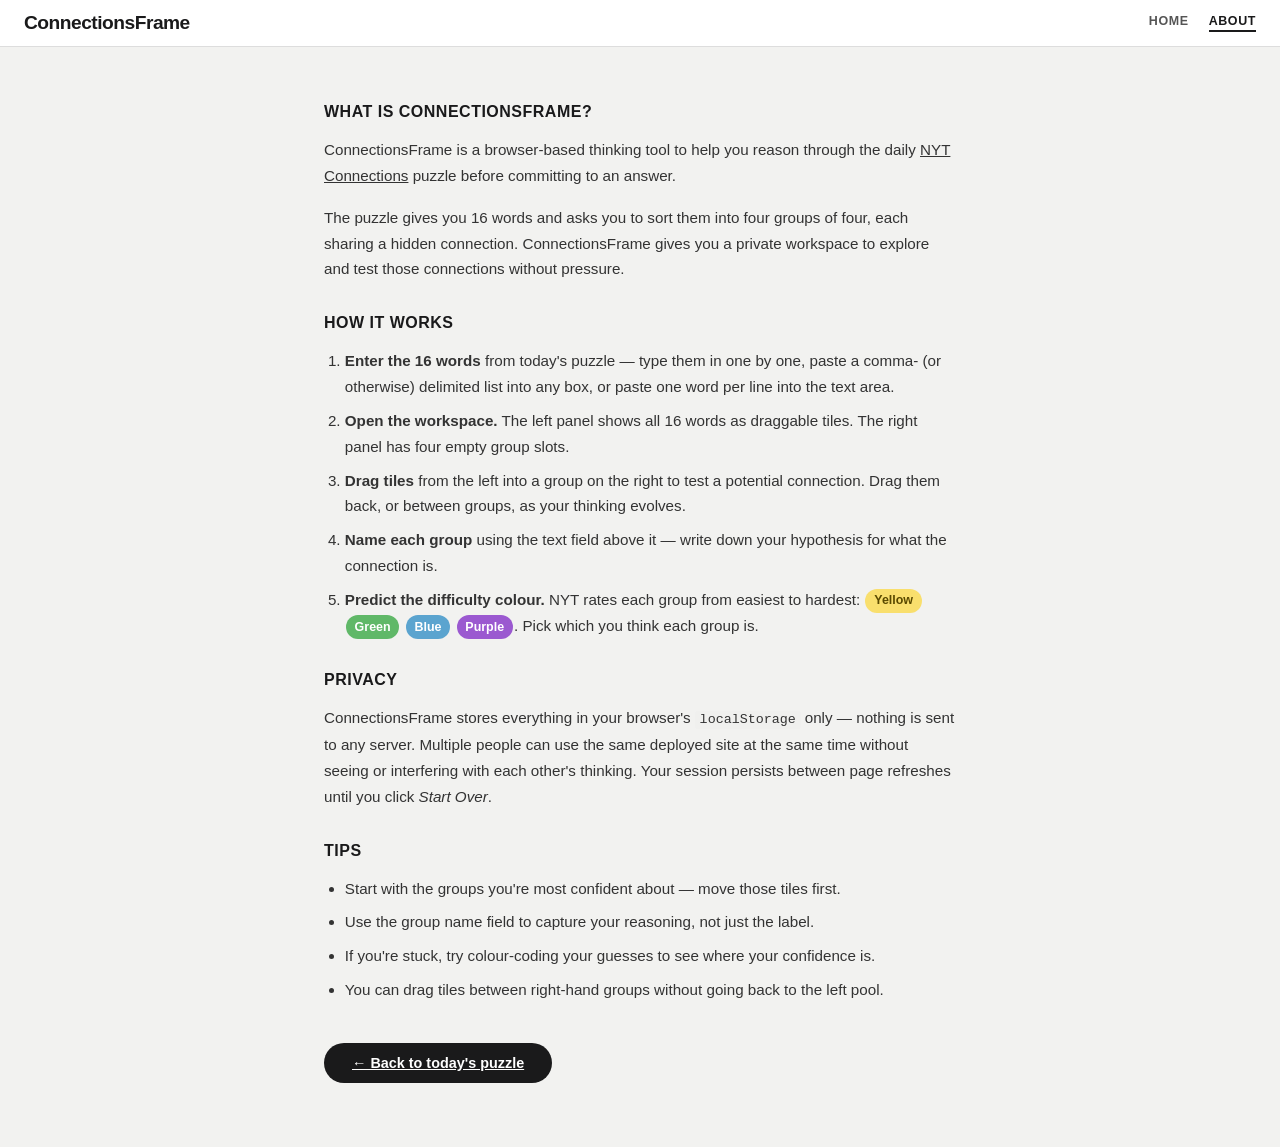
==== about/index.html @ a84186ca "First version of site" ====
<!doctype html>
<html lang="en">
  <head>
    <meta charset="utf-8" />
    <meta name="viewport" content="width=device-width, initial-scale=1" />
    <title>About — ConnectionsFrame</title>
    <link rel="stylesheet" href="/assets/css/styles.css" />
  </head>
  <body>

    <header class="site-header site-header--workspace">
      <h1><a href="/" style="text-decoration:none;color:inherit">ConnectionsFrame</a></h1>
      <nav class="site-nav">
        <a href="/" class="nav-link">Home</a>
        <a href="/about/" class="nav-link active">About</a>
      </nav>
    </header>

    <main class="about-main">
      <div class="about-content">

        <h2 class="about-heading">What is ConnectionsFrame?</h2>
        <p>
          ConnectionsFrame is a browser-based thinking tool to help you reason through the daily
          <a href="https://www.nytimes.com/games/connections" target="_blank" rel="noopener">NYT Connections</a>
          puzzle before committing to an answer.
        </p>
        <p>
          The puzzle gives you 16 words and asks you to sort them into four groups of four,
          each sharing a hidden connection. ConnectionsFrame gives you a private workspace
          to explore and test those connections without pressure.
        </p>

        <h2 class="about-heading">How it works</h2>
        <ol class="about-steps">
          <li>
            <strong>Enter the 16 words</strong> from today's puzzle — type them in one by one,
            paste a comma- (or otherwise) delimited list into any box, or paste one word per line
            into the text area.
          </li>
          <li>
            <strong>Open the workspace.</strong> The left panel shows all 16 words as draggable tiles.
            The right panel has four empty group slots.
          </li>
          <li>
            <strong>Drag tiles</strong> from the left into a group on the right to test a potential connection.
            Drag them back, or between groups, as your thinking evolves.
          </li>
          <li>
            <strong>Name each group</strong> using the text field above it — write down your hypothesis
            for what the connection is.
          </li>
          <li>
            <strong>Predict the difficulty colour.</strong> NYT rates each group from easiest to hardest:
            <span class="chip yellow">Yellow</span>
            <span class="chip green">Green</span>
            <span class="chip blue">Blue</span>
            <span class="chip purple">Purple</span>.
            Pick which you think each group is.
          </li>
        </ol>

        <h2 class="about-heading">Privacy</h2>
        <p>
          ConnectionsFrame stores everything in your browser's <code>localStorage</code> only —
          nothing is sent to any server. Multiple people can use the same deployed site at the
          same time without seeing or interfering with each other's thinking.
          Your session persists between page refreshes until you click <em>Start Over</em>.
        </p>

        <h2 class="about-heading">Tips</h2>
        <ul class="about-tips">
          <li>Start with the groups you're most confident about — move those tiles first.</li>
          <li>Use the group name field to capture your reasoning, not just the label.</li>
          <li>If you're stuck, try colour-coding your guesses to see where your confidence is.</li>
          <li>You can drag tiles between right-hand groups without going back to the left pool.</li>
        </ul>

        <div class="about-cta">
          <a href="/" class="cta-btn">← Back to today's puzzle</a>
        </div>

      </div>
    </main>

  </body>
</html>
---- assets/css/styles.css ----
/* ── Reset ── */
*, *::before, *::after { box-sizing: border-box; margin: 0; padding: 0; }

/* ── Base ── */
body {
  font-family: 'Helvetica Neue', Arial, sans-serif;
  background: #f2f2f0;
  color: #1a1a1b;
  min-height: 100vh;
}

a { color: inherit; }

/* ── Header ── */
.site-header {
  background: #fff;
  border-bottom: 1px solid #ddd;
  padding: 1rem 1.5rem 0.6rem;
  display: flex;
  align-items: center;
  justify-content: center;
  flex-direction: column;
  gap: 0.15rem;
  text-align: center;
  position: relative;
}

.site-header h1 {
  font-size: 1.7rem;
  font-weight: 900;
  letter-spacing: -0.5px;
}

.site-header > p {
  font-size: 0.82rem;
  color: #777;
}

.site-nav {
  margin-top: 0.5rem;
  display: flex;
  gap: 1.25rem;
}

.nav-link {
  font-size: 0.78rem;
  font-weight: 700;
  text-transform: uppercase;
  letter-spacing: 0.6px;
  color: #555;
  text-decoration: none;
  padding-bottom: 2px;
  border-bottom: 2px solid transparent;
  transition: color 0.15s, border-color 0.15s;
}

.nav-link:hover,
.nav-link.active { color: #1a1a1b; border-bottom-color: #1a1a1b; }

.site-header--workspace {
  flex-direction: row;
  justify-content: space-between;
  padding: 0.75rem 1.5rem;
  text-align: left;
}

.site-header--workspace h1 { font-size: 1.2rem; }
.site-header--workspace .site-nav { margin-top: 0; }

/* ── Screens ── */
.screen { display: flex; flex-direction: column; min-height: 100vh; }

/* ── Entry screen ── */
.entry-main {
  flex: 1;
  display: flex;
  flex-direction: column;
  align-items: center;
  justify-content: center;
  padding: 2rem 1rem;
  gap: 1rem;
}

/* ── Entry card (wraps grid + bulk entry) ── */
.entry-card {
  width: 100%;
  max-width: 520px;
  background: #fff;
  border: 1px solid #ddd;
  border-radius: 12px;
  padding: 1.5rem;
  display: flex;
  flex-direction: column;
  gap: 1rem;
}

.entry-card-title {
  font-size: 0.78rem;
  font-weight: 700;
  text-transform: uppercase;
  letter-spacing: 0.6px;
  color: #888;
  text-align: center;
}

/* ── Word grid ── */
.word-grid {
  display: grid;
  grid-template-columns: repeat(4, 1fr);
  gap: 0.4rem;
  width: 100%;
}

.word-input {
  /* min-width:0 is critical — prevents inputs overflowing grid columns */
  min-width: 0;
  width: 100%;
  padding: 0.65rem 0.25rem;
  border: 2px solid #e0e0e0;
  border-radius: 6px;
  font-family: inherit;
  font-size: 0.78rem;
  font-weight: 700;
  text-align: center;
  text-transform: uppercase;
  letter-spacing: 0.3px;
  transition: border-color 0.15s, background 0.15s;
  background: #fff;
}

.word-input::placeholder { color: #ccc; font-weight: 500; text-transform: none; letter-spacing: 0; }
.word-input:focus { outline: none; border-color: #1a1a1b; }
.word-input.filled { background: #f0f0ee; border-color: #ccc; }

/* ── OR divider ── */
.or-divider {
  display: flex;
  align-items: center;
  gap: 0.75rem;
  color: #ccc;
  font-size: 0.72rem;
  font-weight: 700;
  letter-spacing: 1px;
}

.or-divider::before,
.or-divider::after { content: ''; flex: 1; height: 1px; background: #ebebeb; }

/* ── Bulk entry ── */
.bulk-label {
  font-size: 0.78rem;
  font-weight: 700;
  text-transform: uppercase;
  letter-spacing: 0.5px;
  color: #888;
}

.bulk-wrap { position: relative; }

.bulk-input {
  width: 100%;
  padding: 0.6rem 0.75rem 1.6rem;
  border: 2px solid #e0e0e0;
  border-radius: 6px;
  font-family: inherit;
  font-size: 0.84rem;
  line-height: 1.6;
  resize: vertical;
  transition: border-color 0.15s;
}

.bulk-input:focus { outline: none; border-color: #1a1a1b; }

.bulk-count {
  position: absolute;
  bottom: 0.45rem;
  right: 0.6rem;
  font-size: 0.7rem;
  font-weight: 700;
  color: #ccc;
  pointer-events: none;
}

.bulk-count.complete { color: #60b868; }

/* ── Instructions ── */
.instructions {
  width: 100%;
  max-width: 520px;
  border: 1px solid #ddd;
  border-radius: 10px;
  background: #fff;
  overflow: hidden;
}

.instructions summary {
  padding: 0.65rem 1rem;
  font-size: 0.78rem;
  font-weight: 700;
  text-transform: uppercase;
  letter-spacing: 0.6px;
  cursor: pointer;
  color: #777;
  list-style: none;
  display: flex;
  align-items: center;
  gap: 0.5rem;
  user-select: none;
}

.instructions summary::-webkit-details-marker { display: none; }

.instructions summary::before {
  content: '▶';
  font-size: 0.55rem;
  transition: transform 0.15s;
  display: inline-block;
  color: #aaa;
}

.instructions[open] summary::before { transform: rotate(90deg); }

.instructions-body {
  padding: 0.75rem 1rem 1rem;
  border-top: 1px solid #eee;
  font-size: 0.83rem;
  line-height: 1.65;
  color: #444;
}

.instructions-body ol { padding-left: 1.25rem; }
.instructions-body li { margin-bottom: 0.35rem; }

/* ── Buttons ── */
button { font-family: inherit; cursor: pointer; }

#start-btn {
  background: #1a1a1b;
  color: #fff;
  border: none;
  padding: 0.8rem 2.5rem;
  border-radius: 30px;
  font-size: 1rem;
  font-weight: 700;
  transition: background 0.15s, opacity 0.15s;
}

#start-btn:disabled { opacity: 0.3; cursor: not-allowed; }
#start-btn:not(:disabled):hover { background: #3a3a3b; }

#reset-btn {
  background: none;
  border: 2px solid #1a1a1b;
  border-radius: 20px;
  padding: 0.35rem 0.9rem;
  font-size: 0.8rem;
  font-weight: 700;
  transition: background 0.15s;
}

#reset-btn:hover { background: #f0f0ee; }

/* ── Workspace ── */
.workspace {
  flex: 1;
  display: flex;
  gap: 1.25rem;
  padding: 1.25rem;
  max-width: 1200px;
  width: 100%;
  margin: 0 auto;
  align-items: flex-start;
}

/* ── Panels ── */
.panel {
  background: #fff;
  border: 1px solid #ddd;
  border-radius: 10px;
  padding: 1rem;
}

.left-panel  { flex: 1; }
.right-panel { flex: 1.4; }

.panel-title {
  font-size: 0.72rem;
  text-transform: uppercase;
  letter-spacing: 1px;
  color: #999;
  font-weight: 700;
  margin-bottom: 0.9rem;
}

/* ── Tile grid ── */
.tile-grid {
  display: grid;
  grid-template-columns: repeat(4, 1fr);
  gap: 0.45rem;
  min-height: 52px;
}

/* ── Tiles ── */
.tile {
  background: #1a1a1b;
  color: #fff;
  padding: 0.7rem 0.3rem;
  border-radius: 6px;
  text-align: center;
  font-size: 0.72rem;
  font-weight: 800;
  text-transform: uppercase;
  letter-spacing: 0.3px;
  cursor: grab;
  user-select: none;
  word-break: break-word;
  transition: background 0.1s, opacity 0.15s, transform 0.1s;
  line-height: 1.2;
}

.tile:hover  { background: #3a3a3b; }
.tile:active { cursor: grabbing; transform: scale(0.97); }
.tile.dragging { opacity: 0.35; }

/* Subtle ring on hover to hint double-click is available */
.tile--in-group:hover { box-shadow: inset 0 0 0 2px rgba(255,255,255,0.25); }

/* ── Drop zones ── */
.drop-zone {
  border-radius: 6px;
  transition: background 0.12s, outline 0.12s;
}

.drop-zone.drag-over {
  background: #e4f2fd;
  outline: 2px dashed #5ba4cf;
}

/* ── Groups ── */
#groups-container { display: flex; flex-direction: column; gap: 0.85rem; }

.group {
  border: 1px solid #e0e0e0;
  border-radius: 8px;
  padding: 0.7rem 0.75rem;
  border-left-width: 5px;
  border-left-color: #e0e0e0;
  transition: border-left-color 0.2s;
}

.group[data-color="yellow"] { border-left-color: #f9df6d; }
.group[data-color="green"]  { border-left-color: #60b868; }
.group[data-color="blue"]   { border-left-color: #5ba4cf; }
.group[data-color="purple"] { border-left-color: #9b59d0; }

.group-header {
  display: flex;
  align-items: center;
  gap: 0.5rem;
  margin-bottom: 0.6rem;
}

.group-name {
  flex: 1;
  padding: 0.35rem 0.55rem;
  border: 1px solid #ddd;
  border-radius: 5px;
  font-family: inherit;
  font-size: 0.82rem;
  font-weight: 600;
  min-width: 0;
}

.group-name:focus { outline: none; border-color: #1a1a1b; }

/* ── Colour picker ── */
.color-picker { display: flex; gap: 5px; flex-shrink: 0; }

.color-btn {
  width: 22px;
  height: 22px;
  border-radius: 50%;
  border: 2px solid transparent;
  transition: transform 0.1s, border-color 0.1s;
}

.color-btn:hover  { transform: scale(1.15); }

.color-btn.yellow { background: #f9df6d; }
.color-btn.green  { background: #60b868; }
.color-btn.blue   { background: #5ba4cf; }
.color-btn.purple { background: #9b59d0; }

.color-btn.selected { border-color: #1a1a1b; transform: scale(1.2); }

/* ── Group drop zone ── */
.group .tile-grid { min-height: 44px; }

/* ── About page ── */
.about-main {
  max-width: 680px;
  margin: 0 auto;
  padding: 2.5rem 1.5rem 4rem;
}

.about-content { display: flex; flex-direction: column; gap: 1rem; }
.about-content p, .about-content li { font-size: 0.95rem; line-height: 1.7; color: #333; }
.about-content a { text-decoration: underline; }

.about-heading {
  font-size: 1rem;
  font-weight: 800;
  text-transform: uppercase;
  letter-spacing: 0.5px;
  margin-top: 1rem;
  color: #1a1a1b;
}

.about-steps, .about-tips { padding-left: 1.3rem; display: flex; flex-direction: column; gap: 0.5rem; }

.chip {
  display: inline-block;
  padding: 0.1rem 0.55rem;
  border-radius: 20px;
  font-size: 0.78rem;
  font-weight: 700;
  vertical-align: middle;
  margin: 0 1px;
}

.chip.yellow { background: #f9df6d; color: #5a4a00; }
.chip.green  { background: #60b868; color: #fff; }
.chip.blue   { background: #5ba4cf; color: #fff; }
.chip.purple { background: #9b59d0; color: #fff; }

.about-content code {
  background: #f0f0ee;
  padding: 0.1em 0.35em;
  border-radius: 3px;
  font-size: 0.88em;
  font-family: 'Courier New', monospace;
}

.about-cta { margin-top: 1.5rem; }

.cta-btn {
  display: inline-block;
  background: #1a1a1b;
  color: #fff;
  text-decoration: none;
  padding: 0.75rem 1.75rem;
  border-radius: 30px;
  font-size: 0.9rem;
  font-weight: 700;
  transition: background 0.15s;
}

.cta-btn:hover { background: #3a3a3b; }

/* ── Responsive ── */
@media (max-width: 680px) {
  .workspace { flex-direction: column; padding: 0.75rem; gap: 0.75rem; }
  .left-panel, .right-panel { flex: none; width: 100%; }
  .tile { font-size: 0.65rem; padding: 0.6rem 0.2rem; }
}
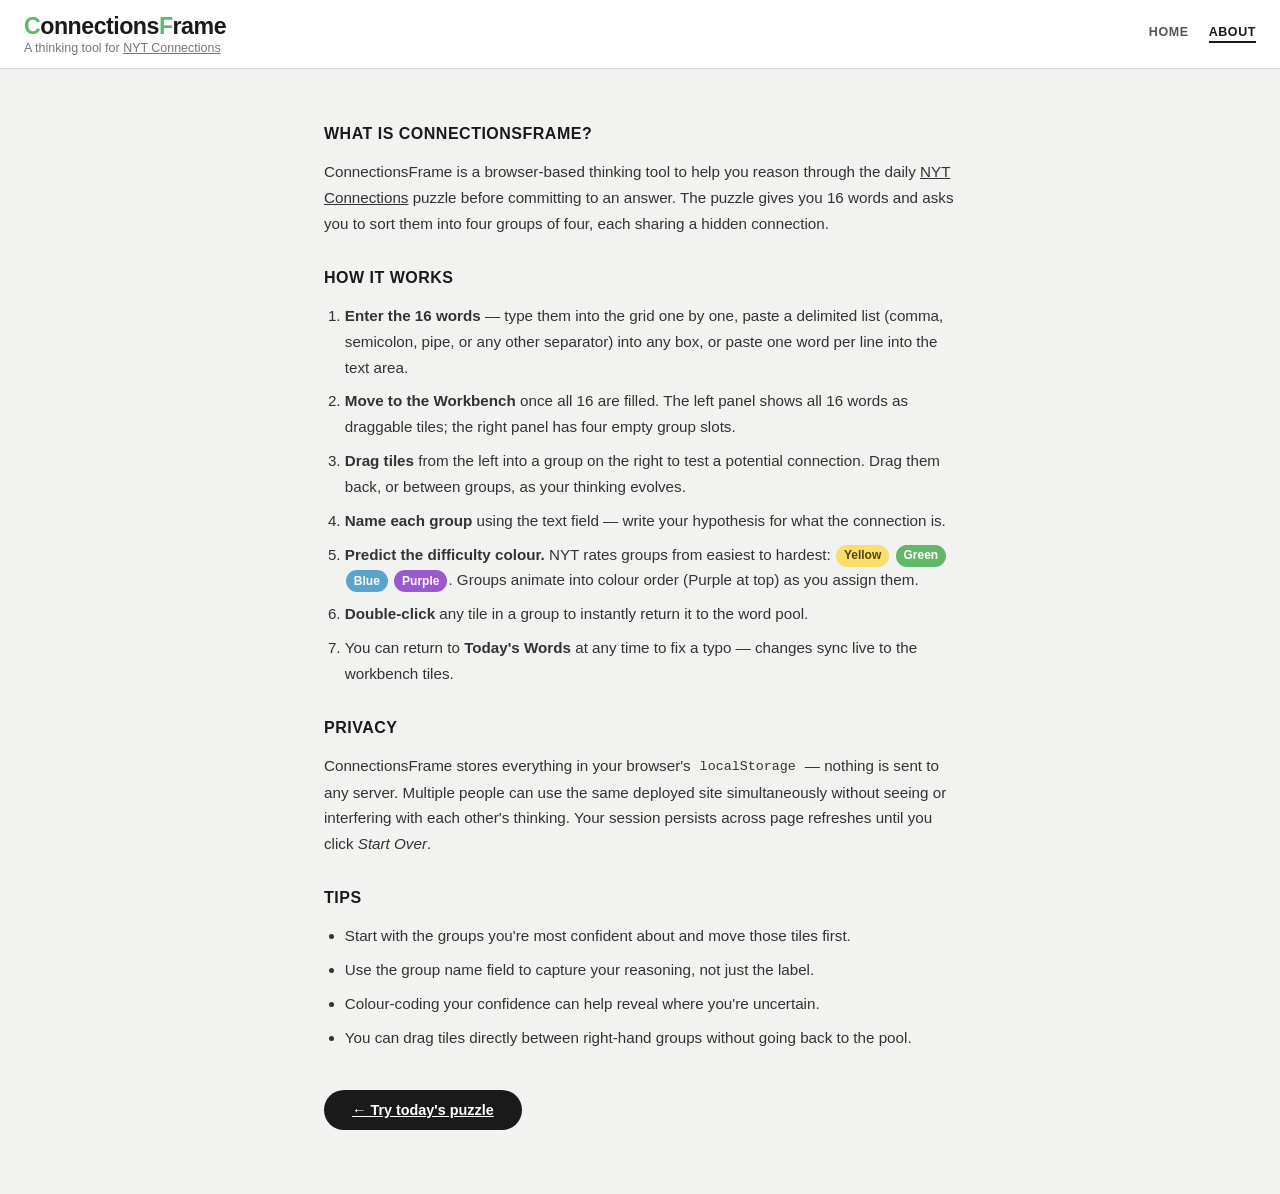
==== commit b21fb68b: "Reworked workflow" ====
--- a/about/index.html
+++ b/about/index.html
@@ -8,8 +8,11 @@
   </head>
   <body>
 
-    <header class="site-header site-header--workspace">
-      <h1><a href="/" style="text-decoration:none;color:inherit">ConnectionsFrame</a></h1>
+    <header class="site-header">
+      <div class="site-header__brand">
+        <h1><a href="/" style="text-decoration:none;color:inherit"><span class="brand-cap">C</span>onnections<span class="brand-cap">F</span>rame</a></h1>
+        <p>A thinking tool for <a href="https://www.nytimes.com/games/connections" target="_blank" rel="noopener">NYT Connections</a></p>
+      </div>
       <nav class="site-nav">
         <a href="/" class="nav-link">Home</a>
         <a href="/about/" class="nav-link active">About</a>
@@ -23,61 +26,64 @@
         <p>
           ConnectionsFrame is a browser-based thinking tool to help you reason through the daily
           <a href="https://www.nytimes.com/games/connections" target="_blank" rel="noopener">NYT Connections</a>
-          puzzle before committing to an answer.
-        </p>
-        <p>
-          The puzzle gives you 16 words and asks you to sort them into four groups of four,
-          each sharing a hidden connection. ConnectionsFrame gives you a private workspace
-          to explore and test those connections without pressure.
+          puzzle before committing to an answer. The puzzle gives you 16 words and asks you to sort
+          them into four groups of four, each sharing a hidden connection.
         </p>
 
         <h2 class="about-heading">How it works</h2>
         <ol class="about-steps">
           <li>
-            <strong>Enter the 16 words</strong> from today's puzzle — type them in one by one,
-            paste a comma- (or otherwise) delimited list into any box, or paste one word per line
-            into the text area.
+            <strong>Enter the 16 words</strong> — type them into the grid one by one,
+            paste a delimited list (comma, semicolon, pipe, or any other separator) into any box,
+            or paste one word per line into the text area.
           </li>
           <li>
-            <strong>Open the workspace.</strong> The left panel shows all 16 words as draggable tiles.
-            The right panel has four empty group slots.
+            <strong>Move to the Workbench</strong> once all 16 are filled.
+            The left panel shows all 16 words as draggable tiles; the right panel has four empty group slots.
           </li>
           <li>
-            <strong>Drag tiles</strong> from the left into a group on the right to test a potential connection.
-            Drag them back, or between groups, as your thinking evolves.
+            <strong>Drag tiles</strong> from the left into a group on the right to test a potential
+            connection. Drag them back, or between groups, as your thinking evolves.
           </li>
           <li>
-            <strong>Name each group</strong> using the text field above it — write down your hypothesis
-            for what the connection is.
+            <strong>Name each group</strong> using the text field — write your hypothesis for what
+            the connection is.
           </li>
           <li>
-            <strong>Predict the difficulty colour.</strong> NYT rates each group from easiest to hardest:
+            <strong>Predict the difficulty colour.</strong> NYT rates groups from easiest to hardest:
             <span class="chip yellow">Yellow</span>
             <span class="chip green">Green</span>
             <span class="chip blue">Blue</span>
             <span class="chip purple">Purple</span>.
-            Pick which you think each group is.
+            Groups animate into colour order (Purple at top) as you assign them.
+          </li>
+          <li>
+            <strong>Double-click</strong> any tile in a group to instantly return it to the word pool.
+          </li>
+          <li>
+            You can return to <strong>Today's Words</strong> at any time to fix a typo —
+            changes sync live to the workbench tiles.
           </li>
         </ol>
 
         <h2 class="about-heading">Privacy</h2>
         <p>
-          ConnectionsFrame stores everything in your browser's <code>localStorage</code> only —
-          nothing is sent to any server. Multiple people can use the same deployed site at the
-          same time without seeing or interfering with each other's thinking.
-          Your session persists between page refreshes until you click <em>Start Over</em>.
+          ConnectionsFrame stores everything in your browser's <code>localStorage</code> — nothing
+          is sent to any server. Multiple people can use the same deployed site simultaneously
+          without seeing or interfering with each other's thinking. Your session persists across
+          page refreshes until you click <em>Start Over</em>.
         </p>
 
         <h2 class="about-heading">Tips</h2>
         <ul class="about-tips">
-          <li>Start with the groups you're most confident about — move those tiles first.</li>
+          <li>Start with the groups you're most confident about and move those tiles first.</li>
           <li>Use the group name field to capture your reasoning, not just the label.</li>
-          <li>If you're stuck, try colour-coding your guesses to see where your confidence is.</li>
-          <li>You can drag tiles between right-hand groups without going back to the left pool.</li>
+          <li>Colour-coding your confidence can help reveal where you're uncertain.</li>
+          <li>You can drag tiles directly between right-hand groups without going back to the pool.</li>
         </ul>
 
         <div class="about-cta">
-          <a href="/" class="cta-btn">← Back to today's puzzle</a>
+          <a href="/" class="cta-btn">← Try today's puzzle</a>
         </div>
 
       </div>
--- a/assets/css/styles.css
+++ b/assets/css/styles.css
@@ -11,36 +11,33 @@
 
 a { color: inherit; }
 
-/* ── Header ── */
+/* ── Site header ── */
 .site-header {
   background: #fff;
   border-bottom: 1px solid #ddd;
-  padding: 1rem 1.5rem 0.6rem;
-  display: flex;
-  align-items: center;
-  justify-content: center;
-  flex-direction: column;
-  gap: 0.15rem;
-  text-align: center;
-  position: relative;
-}
-
-.site-header h1 {
-  font-size: 1.7rem;
+  padding: 0.85rem 1.5rem;
+  display: flex;
+  align-items: center;
+  justify-content: space-between;
+}
+
+.site-header__brand h1 {
+  font-size: 1.45rem;
   font-weight: 900;
   letter-spacing: -0.5px;
-}
-
-.site-header > p {
-  font-size: 0.82rem;
+  line-height: 1.1;
+}
+
+.brand-cap { color: #60b868; }
+
+.site-header__brand p {
+  font-size: 0.78rem;
   color: #777;
-}
-
-.site-nav {
-  margin-top: 0.5rem;
-  display: flex;
-  gap: 1.25rem;
-}
+  margin-top: 0.1rem;
+}
+
+/* ── Nav ── */
+.site-nav { display: flex; gap: 1.25rem; }
 
 .nav-link {
   font-size: 0.78rem;
@@ -57,50 +54,145 @@
 .nav-link:hover,
 .nav-link.active { color: #1a1a1b; border-bottom-color: #1a1a1b; }
 
-.site-header--workspace {
-  flex-direction: row;
-  justify-content: space-between;
-  padding: 0.75rem 1.5rem;
-  text-align: left;
-}
-
-.site-header--workspace h1 { font-size: 1.2rem; }
-.site-header--workspace .site-nav { margin-top: 0; }
-
-/* ── Screens ── */
-.screen { display: flex; flex-direction: column; min-height: 100vh; }
-
-/* ── Entry screen ── */
-.entry-main {
-  flex: 1;
+/* ── Accordion ── */
+.accordion {
+  max-width: 1200px;
+  margin: 0 auto;
+  padding: 1.25rem 1rem 3rem;
   display: flex;
   flex-direction: column;
-  align-items: center;
-  justify-content: center;
-  padding: 2rem 1rem;
-  gap: 1rem;
-}
-
-/* ── Entry card (wraps grid + bulk entry) ── */
-.entry-card {
-  width: 100%;
-  max-width: 520px;
+  gap: 0.6rem;
+}
+
+.accordion-section {
   background: #fff;
   border: 1px solid #ddd;
-  border-radius: 12px;
+  border-radius: 10px;
+  overflow: hidden;
+}
+
+.accordion-summary {
+  display: flex;
+  align-items: center;
+  gap: 0.75rem;
+  padding: 0.9rem 1.25rem;
+  cursor: pointer;
+  list-style: none;
+  user-select: none;
+}
+
+.accordion-summary::-webkit-details-marker { display: none; }
+
+.accordion-label {
+  display: flex;
+  align-items: center;
+  gap: 0.6rem;
+  font-weight: 700;
+  font-size: 0.95rem;
+  flex: 1;
+}
+
+.accordion-num {
+  display: inline-flex;
+  align-items: center;
+  justify-content: center;
+  width: 22px;
+  height: 22px;
+  border-radius: 50%;
+  background: #ccc;
+  color: #fff;
+  font-size: 0.7rem;
+  font-weight: 900;
+  flex-shrink: 0;
+  transition: background 0.2s;
+}
+
+.accordion-section[open] .accordion-num { background: #1a1a1b; }
+
+.accordion-status {
+  font-size: 0.72rem;
+  font-weight: 700;
+  color: #aaa;
+  white-space: nowrap;
+}
+
+.accordion-status.status--complete { color: #60b868; }
+
+/* CSS chevron — rotates on open */
+.accordion-chevron {
+  display: inline-block;
+  width: 8px;
+  height: 8px;
+  border-right: 2px solid #aaa;
+  border-bottom: 2px solid #aaa;
+  transform: rotate(45deg) translateY(-2px);
+  transition: transform 0.22s ease;
+  flex-shrink: 0;
+}
+
+.accordion-section[open] .accordion-chevron {
+  transform: rotate(-135deg) translateY(-2px);
+}
+
+/* ── Accordion body ── */
+.accordion-body {
+  border-top: 1px solid #eee;
   padding: 1.5rem;
+  animation: bodyFadeIn 0.18s ease;
+}
+
+/* Workbench body has no padding — the workspace provides its own */
+.accordion-body--workspace { padding: 0; }
+
+@keyframes bodyFadeIn {
+  from { opacity: 0; transform: translateY(-4px); }
+  to   { opacity: 1; transform: none; }
+}
+
+/* ── Shared entry layout (sections 1 & 2) ── */
+.entry-body {
+  max-width: 520px;
   display: flex;
   flex-direction: column;
   gap: 1rem;
 }
 
-.entry-card-title {
-  font-size: 0.78rem;
-  font-weight: 700;
-  text-transform: uppercase;
-  letter-spacing: 0.6px;
-  color: #888;
-  text-align: center;
+/* ── Instructions ── */
+.instructions-list {
+  padding-left: 1.3rem;
+  display: flex;
+  flex-direction: column;
+  gap: 0.45rem;
+}
+
+.instructions-list li {
+  font-size: 0.88rem;
+  line-height: 1.65;
+  color: #333;
+}
+
+/* Inline difficulty chips */
+.chip {
+  display: inline-block;
+  padding: 0.05rem 0.5rem;
+  border-radius: 20px;
+  font-size: 0.75rem;
+  font-weight: 700;
+  vertical-align: middle;
+  margin: 0 1px;
+}
+.chip.yellow { background: #f9df6d; color: #5a4400; }
+.chip.green  { background: #60b868; color: #fff; }
+.chip.blue   { background: #5ba4cf; color: #fff; }
+.chip.purple { background: #9b59d0; color: #fff; }
+
+/* ── Section hints ── */
+.section-hint {
+  font-size: 0.76rem;
+  font-weight: 700;
+  text-transform: uppercase;
+  letter-spacing: 0.5px;
+  color: #999;
 }
 
 /* ── Word grid ── */
@@ -108,12 +200,10 @@
   display: grid;
   grid-template-columns: repeat(4, 1fr);
   gap: 0.4rem;
-  width: 100%;
 }
 
 .word-input {
-  /* min-width:0 is critical — prevents inputs overflowing grid columns */
-  min-width: 0;
+  min-width: 0;        /* prevents inputs overflowing grid columns */
   width: 100%;
   padding: 0.65rem 0.25rem;
   border: 2px solid #e0e0e0;
@@ -124,11 +214,11 @@
   text-align: center;
   text-transform: uppercase;
   letter-spacing: 0.3px;
+  background: #fff;
   transition: border-color 0.15s, background 0.15s;
-  background: #fff;
-}
-
-.word-input::placeholder { color: #ccc; font-weight: 500; text-transform: none; letter-spacing: 0; }
+}
+
+.word-input::placeholder { color: #ccc; font-weight: 400; text-transform: none; letter-spacing: 0; }
 .word-input:focus { outline: none; border-color: #1a1a1b; }
 .word-input.filled { background: #f0f0ee; border-color: #ccc; }
 
@@ -142,19 +232,10 @@
   font-weight: 700;
   letter-spacing: 1px;
 }
-
 .or-divider::before,
 .or-divider::after { content: ''; flex: 1; height: 1px; background: #ebebeb; }
 
 /* ── Bulk entry ── */
-.bulk-label {
-  font-size: 0.78rem;
-  font-weight: 700;
-  text-transform: uppercase;
-  letter-spacing: 0.5px;
-  color: #888;
-}
-
 .bulk-wrap { position: relative; }
 
 .bulk-input {
@@ -168,7 +249,6 @@
   resize: vertical;
   transition: border-color 0.15s;
 }
-
 .bulk-input:focus { outline: none; border-color: #1a1a1b; }
 
 .bulk-count {
@@ -180,75 +260,26 @@
   color: #ccc;
   pointer-events: none;
 }
-
 .bulk-count.complete { color: #60b868; }
-
-/* ── Instructions ── */
-.instructions {
-  width: 100%;
-  max-width: 520px;
-  border: 1px solid #ddd;
-  border-radius: 10px;
-  background: #fff;
-  overflow: hidden;
-}
-
-.instructions summary {
-  padding: 0.65rem 1rem;
-  font-size: 0.78rem;
-  font-weight: 700;
-  text-transform: uppercase;
-  letter-spacing: 0.6px;
-  cursor: pointer;
-  color: #777;
-  list-style: none;
-  display: flex;
-  align-items: center;
-  gap: 0.5rem;
-  user-select: none;
-}
-
-.instructions summary::-webkit-details-marker { display: none; }
-
-.instructions summary::before {
-  content: '▶';
-  font-size: 0.55rem;
-  transition: transform 0.15s;
-  display: inline-block;
-  color: #aaa;
-}
-
-.instructions[open] summary::before { transform: rotate(90deg); }
-
-.instructions-body {
-  padding: 0.75rem 1rem 1rem;
-  border-top: 1px solid #eee;
-  font-size: 0.83rem;
-  line-height: 1.65;
-  color: #444;
-}
-
-.instructions-body ol { padding-left: 1.25rem; }
-.instructions-body li { margin-bottom: 0.35rem; }
 
 /* ── Buttons ── */
 button { font-family: inherit; cursor: pointer; }
 
-#start-btn {
+.btn-primary {
+  align-self: flex-start;
   background: #1a1a1b;
   color: #fff;
   border: none;
-  padding: 0.8rem 2.5rem;
+  padding: 0.75rem 1.75rem;
   border-radius: 30px;
-  font-size: 1rem;
+  font-size: 0.88rem;
   font-weight: 700;
   transition: background 0.15s, opacity 0.15s;
 }
-
-#start-btn:disabled { opacity: 0.3; cursor: not-allowed; }
-#start-btn:not(:disabled):hover { background: #3a3a3b; }
-
-#reset-btn {
+.btn-primary:disabled { opacity: 0.3; cursor: not-allowed; }
+.btn-primary:not(:disabled):hover { background: #3a3a3b; }
+
+.btn-secondary {
   background: none;
   border: 2px solid #1a1a1b;
   border-radius: 20px;
@@ -257,34 +288,44 @@
   font-weight: 700;
   transition: background 0.15s;
 }
-
-#reset-btn:hover { background: #f0f0ee; }
-
-/* ── Workspace ── */
+.btn-secondary:hover { background: #f0f0ee; }
+
+/* ── Workbench layout ── */
 .workspace {
-  flex: 1;
   display: flex;
   gap: 1.25rem;
   padding: 1.25rem;
-  max-width: 1200px;
-  width: 100%;
-  margin: 0 auto;
   align-items: flex-start;
+}
+
+.btn-row {
+  display: flex;
+  align-items: center;
+  gap: 0.75rem;
+  flex-wrap: wrap;
+}
+
+.workbench-footer {
+  padding: 0.75rem 1.25rem 1rem;
+  border-top: 1px solid #eee;
+  display: flex;
+  justify-content: space-between;
+  align-items: center;
+  gap: 0.75rem;
 }
 
 /* ── Panels ── */
 .panel {
-  background: #fff;
+  background: #f8f8f6;
   border: 1px solid #ddd;
   border-radius: 10px;
   padding: 1rem;
 }
-
 .left-panel  { flex: 1; }
 .right-panel { flex: 1.4; }
 
 .panel-title {
-  font-size: 0.72rem;
+  font-size: 0.7rem;
   text-transform: uppercase;
   letter-spacing: 1px;
   color: #999;
@@ -314,15 +355,14 @@
   cursor: grab;
   user-select: none;
   word-break: break-word;
+  line-height: 1.2;
   transition: background 0.1s, opacity 0.15s, transform 0.1s;
-  line-height: 1.2;
-}
-
+}
 .tile:hover  { background: #3a3a3b; }
 .tile:active { cursor: grabbing; transform: scale(0.97); }
 .tile.dragging { opacity: 0.35; }
 
-/* Subtle ring on hover to hint double-click is available */
+/* Subtle ring hints that double-click is available */
 .tile--in-group:hover { box-shadow: inset 0 0 0 2px rgba(255,255,255,0.25); }
 
 /* ── Drop zones ── */
@@ -330,24 +370,22 @@
   border-radius: 6px;
   transition: background 0.12s, outline 0.12s;
 }
-
 .drop-zone.drag-over {
   background: #e4f2fd;
   outline: 2px dashed #5ba4cf;
 }
 
 /* ── Groups ── */
-#groups-container { display: flex; flex-direction: column; gap: 0.85rem; }
+#groups-container { display: flex; flex-direction: column; gap: 0.75rem; }
 
 .group {
+  background: #fff;
   border: 1px solid #e0e0e0;
+  border-left: 5px solid #e0e0e0;
   border-radius: 8px;
   padding: 0.7rem 0.75rem;
-  border-left-width: 5px;
-  border-left-color: #e0e0e0;
   transition: border-left-color 0.2s;
 }
-
 .group[data-color="yellow"] { border-left-color: #f9df6d; }
 .group[data-color="green"]  { border-left-color: #60b868; }
 .group[data-color="blue"]   { border-left-color: #5ba4cf; }
@@ -362,15 +400,15 @@
 
 .group-name {
   flex: 1;
+  min-width: 0;
   padding: 0.35rem 0.55rem;
   border: 1px solid #ddd;
   border-radius: 5px;
   font-family: inherit;
   font-size: 0.82rem;
   font-weight: 600;
-  min-width: 0;
-}
-
+  background: #fff;
+}
 .group-name:focus { outline: none; border-color: #1a1a1b; }
 
 /* ── Colour picker ── */
@@ -381,19 +419,16 @@
   height: 22px;
   border-radius: 50%;
   border: 2px solid transparent;
+  cursor: pointer;
   transition: transform 0.1s, border-color 0.1s;
 }
-
-.color-btn:hover  { transform: scale(1.15); }
-
+.color-btn:hover { transform: scale(1.15); }
 .color-btn.yellow { background: #f9df6d; }
 .color-btn.green  { background: #60b868; }
 .color-btn.blue   { background: #5ba4cf; }
 .color-btn.purple { background: #9b59d0; }
-
 .color-btn.selected { border-color: #1a1a1b; transform: scale(1.2); }
 
-/* ── Group drop zone ── */
 .group .tile-grid { min-height: 44px; }
 
 /* ── About page ── */
@@ -402,9 +437,9 @@
   margin: 0 auto;
   padding: 2.5rem 1.5rem 4rem;
 }
-
 .about-content { display: flex; flex-direction: column; gap: 1rem; }
-.about-content p, .about-content li { font-size: 0.95rem; line-height: 1.7; color: #333; }
+.about-content p,
+.about-content li { font-size: 0.95rem; line-height: 1.7; color: #333; }
 .about-content a { text-decoration: underline; }
 
 .about-heading {
@@ -413,25 +448,9 @@
   text-transform: uppercase;
   letter-spacing: 0.5px;
   margin-top: 1rem;
-  color: #1a1a1b;
-}
-
-.about-steps, .about-tips { padding-left: 1.3rem; display: flex; flex-direction: column; gap: 0.5rem; }
-
-.chip {
-  display: inline-block;
-  padding: 0.1rem 0.55rem;
-  border-radius: 20px;
-  font-size: 0.78rem;
-  font-weight: 700;
-  vertical-align: middle;
-  margin: 0 1px;
-}
-
-.chip.yellow { background: #f9df6d; color: #5a4a00; }
-.chip.green  { background: #60b868; color: #fff; }
-.chip.blue   { background: #5ba4cf; color: #fff; }
-.chip.purple { background: #9b59d0; color: #fff; }
+}
+.about-steps,
+.about-tips { padding-left: 1.3rem; display: flex; flex-direction: column; gap: 0.5rem; }
 
 .about-content code {
   background: #f0f0ee;
@@ -442,7 +461,6 @@
 }
 
 .about-cta { margin-top: 1.5rem; }
-
 .cta-btn {
   display: inline-block;
   background: #1a1a1b;
@@ -454,7 +472,6 @@
   font-weight: 700;
   transition: background 0.15s;
 }
-
 .cta-btn:hover { background: #3a3a3b; }
 
 /* ── Responsive ── */
@@ -462,4 +479,5 @@
   .workspace { flex-direction: column; padding: 0.75rem; gap: 0.75rem; }
   .left-panel, .right-panel { flex: none; width: 100%; }
   .tile { font-size: 0.65rem; padding: 0.6rem 0.2rem; }
-}
+  .accordion { padding: 0.75rem 0.5rem 2rem; }
+}
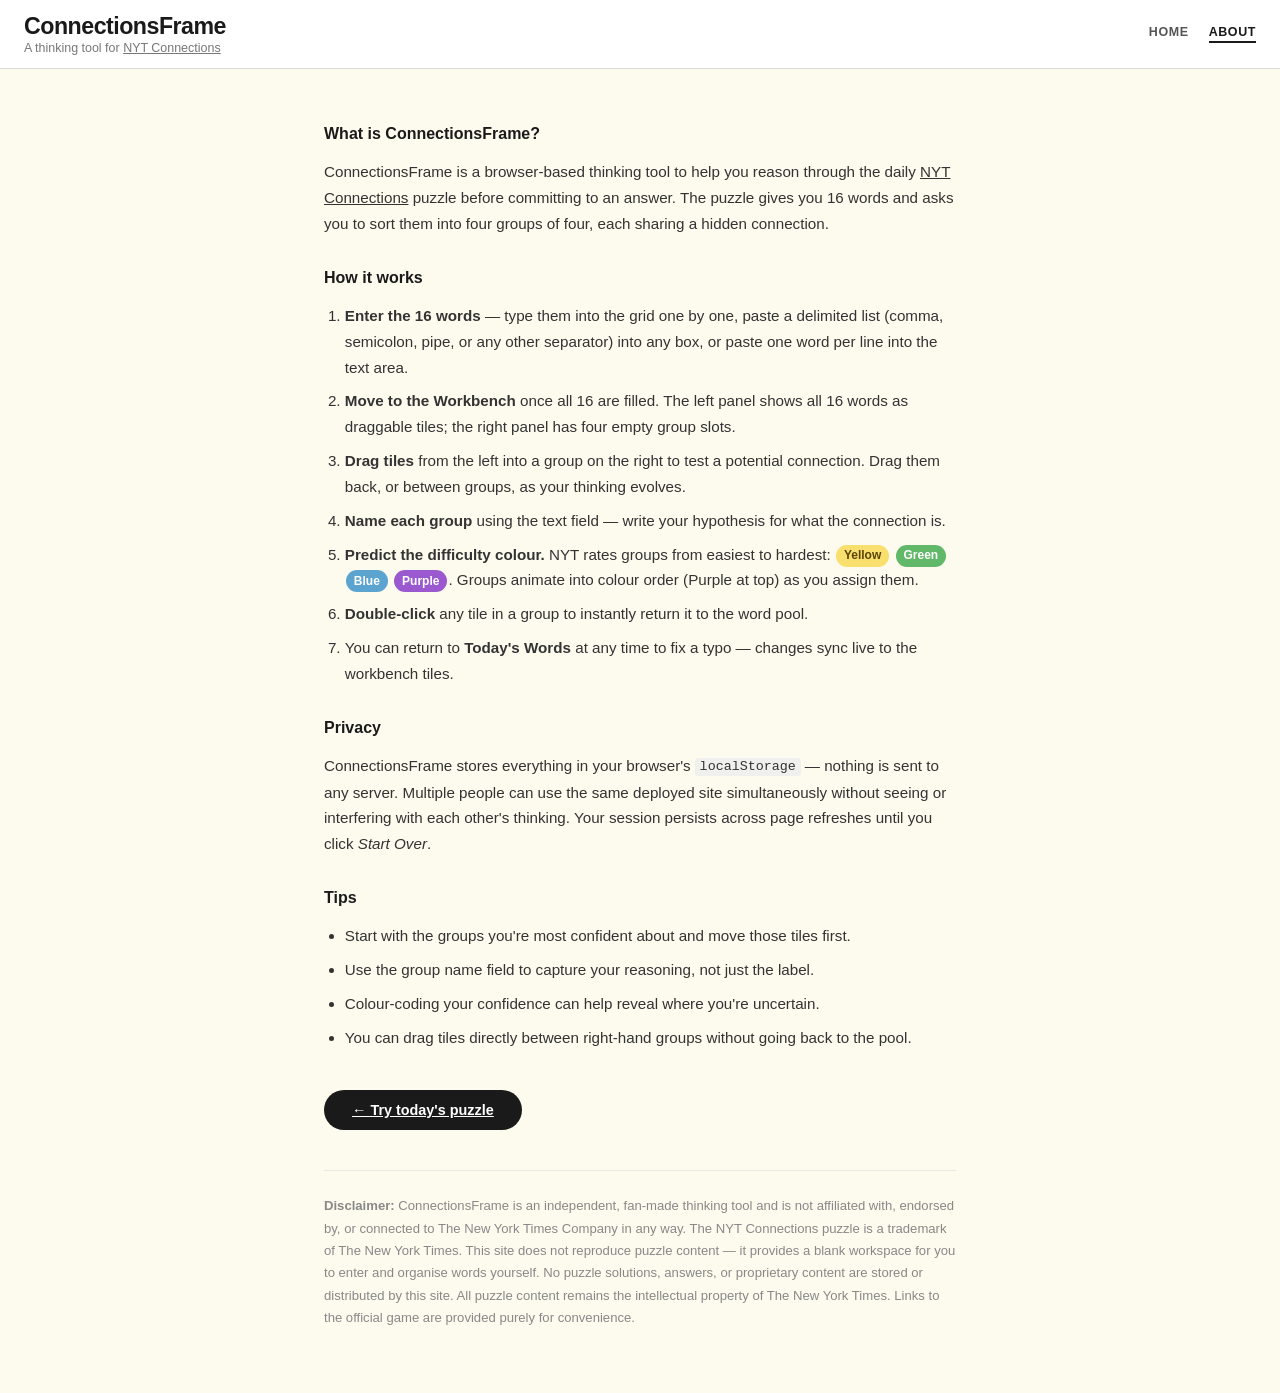
==== commit bfe9b3b1: "About updates and other cosmetic items" ====
--- a/about/index.html
+++ b/about/index.html
@@ -10,7 +10,7 @@
 
     <header class="site-header">
       <div class="site-header__brand">
-        <h1><a href="/" style="text-decoration:none;color:inherit"><span class="brand-cap">C</span>onnections<span class="brand-cap">F</span>rame</a></h1>
+        <h1><a href="/" style="text-decoration:none;color:inherit">ConnectionsFrame</a></h1>
         <p>A thinking tool for <a href="https://www.nytimes.com/games/connections" target="_blank" rel="noopener">NYT Connections</a></p>
       </div>
       <nav class="site-nav">
@@ -86,6 +86,10 @@
           <a href="/" class="cta-btn">← Try today's puzzle</a>
         </div>
 
+        <div class="about-disclaimer">
+          <strong>Disclaimer:</strong> ConnectionsFrame is an independent, fan-made thinking tool and is not affiliated with, endorsed by, or connected to The New York Times Company in any way. The NYT Connections puzzle is a trademark of The New York Times. This site does not reproduce puzzle content — it provides a blank workspace for you to enter and organise words yourself. No puzzle solutions, answers, or proprietary content are stored or distributed by this site. All puzzle content remains the intellectual property of The New York Times. Links to the official game are provided purely for convenience.
+        </div>
+
       </div>
     </main>
 
--- a/assets/css/styles.css
+++ b/assets/css/styles.css
@@ -4,7 +4,7 @@
 /* ── Base ── */
 body {
   font-family: 'Helvetica Neue', Arial, sans-serif;
-  background: #f2f2f0;
+  background: #fdfbee;
   color: #1a1a1b;
   min-height: 100vh;
 }
@@ -322,7 +322,7 @@
   padding: 1rem;
 }
 .left-panel  { flex: 1; }
-.right-panel { flex: 1.4; }
+.right-panel { flex: 1; }
 
 .panel-title {
   font-size: 0.7rem;
@@ -338,7 +338,8 @@
   display: grid;
   grid-template-columns: repeat(4, 1fr);
   gap: 0.45rem;
-  min-height: 52px;
+  align-items: start;  /* tiles size themselves, not the container */
+  min-height: 2.75rem; /* keeps empty drop zones droppable */
 }
 
 /* ── Tiles ── */
@@ -346,6 +347,7 @@
   background: #1a1a1b;
   color: #fff;
   padding: 0.7rem 0.3rem;
+  min-height: 2.75rem;  /* uniform height across both panels */
   border-radius: 6px;
   text-align: center;
   font-size: 0.72rem;
@@ -356,6 +358,9 @@
   user-select: none;
   word-break: break-word;
   line-height: 1.2;
+  display: flex;
+  align-items: center;
+  justify-content: center;
   transition: background 0.1s, opacity 0.15s, transform 0.1s;
 }
 .tile:hover  { background: #3a3a3b; }
@@ -378,25 +383,30 @@
 /* ── Groups ── */
 #groups-container { display: flex; flex-direction: column; gap: 0.75rem; }
 
+/* Group is a borderless flex-column so its tile-grid spans the full panel width,
+   matching the source grid on the left and producing identical tile sizes. */
 .group {
+  display: flex;
+  flex-direction: column;
+  gap: 0.4rem;
+}
+
+/* The card styling (background, border, colour indicator) lives on the header only */
+.group-header {
+  display: flex;
+  align-items: center;
+  gap: 0.5rem;
   background: #fff;
   border: 1px solid #e0e0e0;
   border-left: 5px solid #e0e0e0;
-  border-radius: 8px;
-  padding: 0.7rem 0.75rem;
+  border-radius: 6px;
+  padding: 0.4rem 0.6rem;
   transition: border-left-color 0.2s;
 }
-.group[data-color="yellow"] { border-left-color: #f9df6d; }
-.group[data-color="green"]  { border-left-color: #60b868; }
-.group[data-color="blue"]   { border-left-color: #5ba4cf; }
-.group[data-color="purple"] { border-left-color: #9b59d0; }
-
-.group-header {
-  display: flex;
-  align-items: center;
-  gap: 0.5rem;
-  margin-bottom: 0.6rem;
-}
+.group-header[data-color="yellow"] { border-left-color: #f9df6d; }
+.group-header[data-color="green"]  { border-left-color: #60b868; }
+.group-header[data-color="blue"]   { border-left-color: #5ba4cf; }
+.group-header[data-color="purple"] { border-left-color: #9b59d0; }
 
 .group-name {
   flex: 1;
@@ -429,7 +439,7 @@
 .color-btn.purple { background: #9b59d0; }
 .color-btn.selected { border-color: #1a1a1b; transform: scale(1.2); }
 
-.group .tile-grid { min-height: 44px; }
+.group .tile-grid { min-height: 2.75rem; }
 
 /* ── About page ── */
 .about-main {
@@ -445,9 +455,26 @@
 .about-heading {
   font-size: 1rem;
   font-weight: 800;
-  text-transform: uppercase;
-  letter-spacing: 0.5px;
   margin-top: 1rem;
+}
+
+.site-footer {
+  max-width: 1200px;
+  margin: 0 auto;
+  padding: 1.5rem 1rem 2.5rem;
+  font-size: 0.72rem;
+  color: #999;
+  line-height: 1.6;
+  border-top: 1px solid #e8e8e4;
+}
+
+.about-disclaimer {
+  margin-top: 1.5rem;
+  padding-top: 1.5rem;
+  border-top: 1px solid #e8e8e4;
+  font-size: 0.82rem;
+  color: #888;
+  line-height: 1.7;
 }
 .about-steps,
 .about-tips { padding-left: 1.3rem; display: flex; flex-direction: column; gap: 0.5rem; }
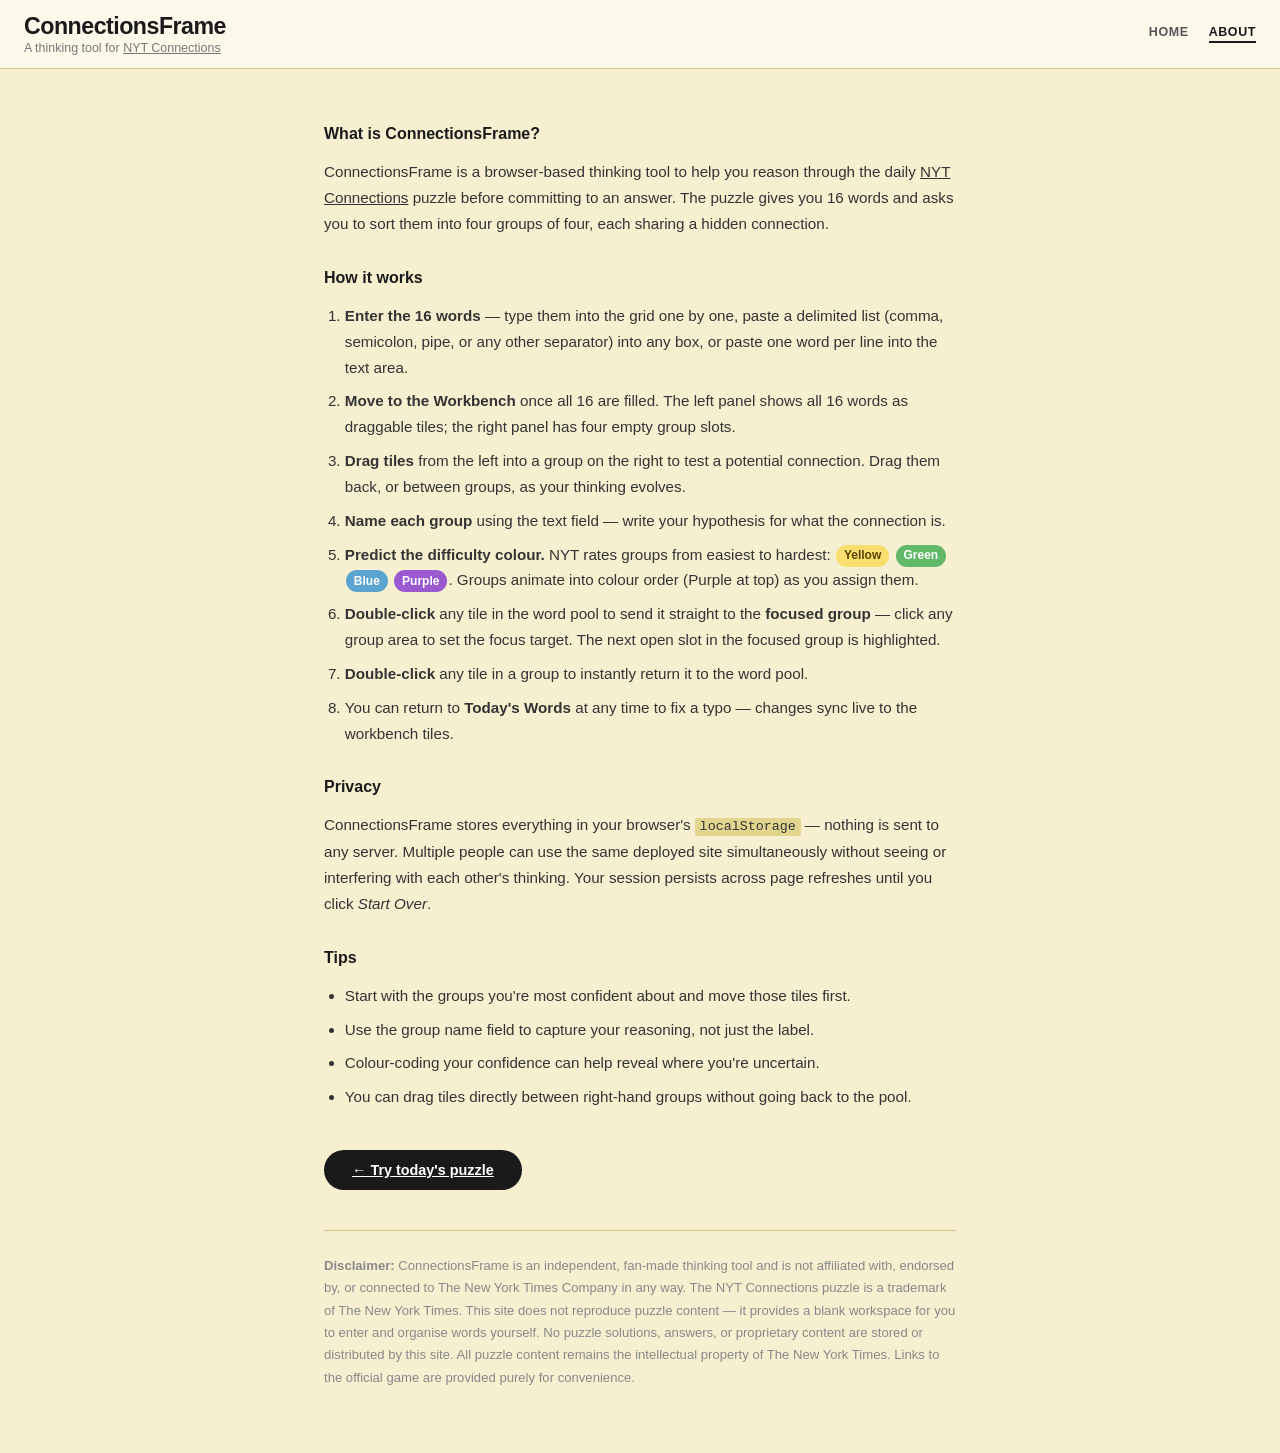
==== commit 4bdf52a0: "Updates docs" ====
--- a/about/index.html
+++ b/about/index.html
@@ -58,6 +58,11 @@
             Groups animate into colour order (Purple at top) as you assign them.
           </li>
           <li>
+            <strong>Double-click</strong> any tile in the word pool to send it straight to the
+            <strong>focused group</strong> — click any group area to set the focus target.
+            The next open slot in the focused group is highlighted.
+          </li>
+          <li>
             <strong>Double-click</strong> any tile in a group to instantly return it to the word pool.
           </li>
           <li>
--- a/assets/css/styles.css
+++ b/assets/css/styles.css
@@ -1,10 +1,19 @@
 /* ── Reset ── */
 *, *::before, *::after { box-sizing: border-box; margin: 0; padding: 0; }
+
+/*
+  Warm yellow palette (lightest → deepest):
+  #fdf9ea  surface   — cards, header, group headers
+  #f7f0d0  canvas    — page background
+  #ede5b5  inset     — workbench panels
+  #e2d68e  field     — filled inputs, code, hover states
+  Borders: light #e4dab8 / medium #d4c68a / heavy #c4b870
+*/
 
 /* ── Base ── */
 body {
   font-family: 'Helvetica Neue', Arial, sans-serif;
-  background: #fdfbee;
+  background: #f7f0d0;
   color: #1a1a1b;
   min-height: 100vh;
 }
@@ -13,8 +22,8 @@
 
 /* ── Site header ── */
 .site-header {
-  background: #fff;
-  border-bottom: 1px solid #ddd;
+  background: #fdf9ea;
+  border-bottom: 1px solid #d4c68a;
   padding: 0.85rem 1.5rem;
   display: flex;
   align-items: center;
@@ -65,8 +74,8 @@
 }
 
 .accordion-section {
-  background: #fff;
-  border: 1px solid #ddd;
+  background: #fdf9ea;
+  border: 1px solid #d4c68a;
   border-radius: 10px;
   overflow: hidden;
 }
@@ -99,7 +108,7 @@
   width: 22px;
   height: 22px;
   border-radius: 50%;
-  background: #ccc;
+  background: #c4b870;
   color: #fff;
   font-size: 0.7rem;
   font-weight: 900;
@@ -123,8 +132,8 @@
   display: inline-block;
   width: 8px;
   height: 8px;
-  border-right: 2px solid #aaa;
-  border-bottom: 2px solid #aaa;
+  border-right: 2px solid #b0a060;
+  border-bottom: 2px solid #b0a060;
   transform: rotate(45deg) translateY(-2px);
   transition: transform 0.22s ease;
   flex-shrink: 0;
@@ -136,7 +145,7 @@
 
 /* ── Accordion body ── */
 .accordion-body {
-  border-top: 1px solid #eee;
+  border-top: 1px solid #e4dab8;
   padding: 1.5rem;
   animation: bodyFadeIn 0.18s ease;
 }
@@ -206,7 +215,7 @@
   min-width: 0;        /* prevents inputs overflowing grid columns */
   width: 100%;
   padding: 0.65rem 0.25rem;
-  border: 2px solid #e0e0e0;
+  border: 2px solid #d4c68a;
   border-radius: 6px;
   font-family: inherit;
   font-size: 0.78rem;
@@ -214,26 +223,26 @@
   text-align: center;
   text-transform: uppercase;
   letter-spacing: 0.3px;
-  background: #fff;
+  background: #fdf9ea;
   transition: border-color 0.15s, background 0.15s;
 }
 
-.word-input::placeholder { color: #ccc; font-weight: 400; text-transform: none; letter-spacing: 0; }
+.word-input::placeholder { color: #c0b470; font-weight: 400; text-transform: none; letter-spacing: 0; }
 .word-input:focus { outline: none; border-color: #1a1a1b; }
-.word-input.filled { background: #f0f0ee; border-color: #ccc; }
+.word-input.filled { background: #e2d68e; border-color: #c4b870; }
 
 /* ── OR divider ── */
 .or-divider {
   display: flex;
   align-items: center;
   gap: 0.75rem;
-  color: #ccc;
+  color: #b0a060;
   font-size: 0.72rem;
   font-weight: 700;
   letter-spacing: 1px;
 }
 .or-divider::before,
-.or-divider::after { content: ''; flex: 1; height: 1px; background: #ebebeb; }
+.or-divider::after { content: ''; flex: 1; height: 1px; background: #e4dab8; }
 
 /* ── Bulk entry ── */
 .bulk-wrap { position: relative; }
@@ -241,12 +250,13 @@
 .bulk-input {
   width: 100%;
   padding: 0.6rem 0.75rem 1.6rem;
-  border: 2px solid #e0e0e0;
+  border: 2px solid #d4c68a;
   border-radius: 6px;
   font-family: inherit;
   font-size: 0.84rem;
   line-height: 1.6;
   resize: vertical;
+  background: #fdf9ea;
   transition: border-color 0.15s;
 }
 .bulk-input:focus { outline: none; border-color: #1a1a1b; }
@@ -257,7 +267,7 @@
   right: 0.6rem;
   font-size: 0.7rem;
   font-weight: 700;
-  color: #ccc;
+  color: #b0a060;
   pointer-events: none;
 }
 .bulk-count.complete { color: #60b868; }
@@ -288,7 +298,7 @@
   font-weight: 700;
   transition: background 0.15s;
 }
-.btn-secondary:hover { background: #f0f0ee; }
+.btn-secondary:hover { background: #e2d68e; }
 
 /* ── Workbench layout ── */
 .workspace {
@@ -307,7 +317,7 @@
 
 .workbench-footer {
   padding: 0.75rem 1.25rem 1rem;
-  border-top: 1px solid #eee;
+  border-top: 1px solid #e4dab8;
   display: flex;
   justify-content: space-between;
   align-items: center;
@@ -316,8 +326,8 @@
 
 /* ── Panels ── */
 .panel {
-  background: #f8f8f6;
-  border: 1px solid #ddd;
+  background: #ede5b5;
+  border: 1px solid #d4c68a;
   border-radius: 10px;
   padding: 1rem;
 }
@@ -328,7 +338,7 @@
   font-size: 0.7rem;
   text-transform: uppercase;
   letter-spacing: 1px;
-  color: #999;
+  color: #8a7a40;
   font-weight: 700;
   margin-bottom: 0.9rem;
 }
@@ -344,7 +354,7 @@
 
 /* ── Tiles ── */
 .tile {
-  background: #1a1a1b;
+  background: #4a4a4c;
   color: #fff;
   padding: 0.7rem 0.3rem;
   min-height: 2.75rem;  /* uniform height across both panels */
@@ -363,12 +373,28 @@
   justify-content: center;
   transition: background 0.1s, opacity 0.15s, transform 0.1s;
 }
-.tile:hover  { background: #3a3a3b; }
+.tile:hover  { background: #5e5e60; }
 .tile:active { cursor: grabbing; transform: scale(0.97); }
 .tile.dragging { opacity: 0.35; }
 
 /* Subtle ring hints that double-click is available */
 .tile--in-group:hover { box-shadow: inset 0 0 0 2px rgba(255,255,255,0.25); }
+
+/* Empty slot placeholders in group drop zones */
+.tile-placeholder {
+  min-height: 2.75rem;
+  border-radius: 6px;
+  border: 2px dashed #c4b870;
+  background: transparent;
+  pointer-events: none;
+}
+
+/* The specific next slot in the focused group */
+.tile-placeholder--focused {
+  border-color: #5ba4cf;
+  border-style: dashed;
+  background: rgba(91, 164, 207, 0.08);
+}
 
 /* ── Drop zones ── */
 .drop-zone {
@@ -376,7 +402,7 @@
   transition: background 0.12s, outline 0.12s;
 }
 .drop-zone.drag-over {
-  background: #e4f2fd;
+  background: #d8edf8;
   outline: 2px dashed #5ba4cf;
 }
 
@@ -396,9 +422,9 @@
   display: flex;
   align-items: center;
   gap: 0.5rem;
-  background: #fff;
-  border: 1px solid #e0e0e0;
-  border-left: 5px solid #e0e0e0;
+  background: #fdf9ea;
+  border: 1px solid #d4c68a;
+  border-left: 5px solid #d4c68a;
   border-radius: 6px;
   padding: 0.4rem 0.6rem;
   transition: border-left-color 0.2s;
@@ -412,12 +438,12 @@
   flex: 1;
   min-width: 0;
   padding: 0.35rem 0.55rem;
-  border: 1px solid #ddd;
+  border: 1px solid #d4c68a;
   border-radius: 5px;
   font-family: inherit;
   font-size: 0.82rem;
   font-weight: 600;
-  background: #fff;
+  background: #fdf9ea;
 }
 .group-name:focus { outline: none; border-color: #1a1a1b; }
 
@@ -463,15 +489,15 @@
   margin: 0 auto;
   padding: 1.5rem 1rem 2.5rem;
   font-size: 0.72rem;
-  color: #999;
+  color: #8a7a40;
   line-height: 1.6;
-  border-top: 1px solid #e8e8e4;
+  border-top: 1px solid #d4c68a;
 }
 
 .about-disclaimer {
   margin-top: 1.5rem;
   padding-top: 1.5rem;
-  border-top: 1px solid #e8e8e4;
+  border-top: 1px solid #d4c68a;
   font-size: 0.82rem;
   color: #888;
   line-height: 1.7;
@@ -480,7 +506,7 @@
 .about-tips { padding-left: 1.3rem; display: flex; flex-direction: column; gap: 0.5rem; }
 
 .about-content code {
-  background: #f0f0ee;
+  background: #e2d68e;
   padding: 0.1em 0.35em;
   border-radius: 3px;
   font-size: 0.88em;
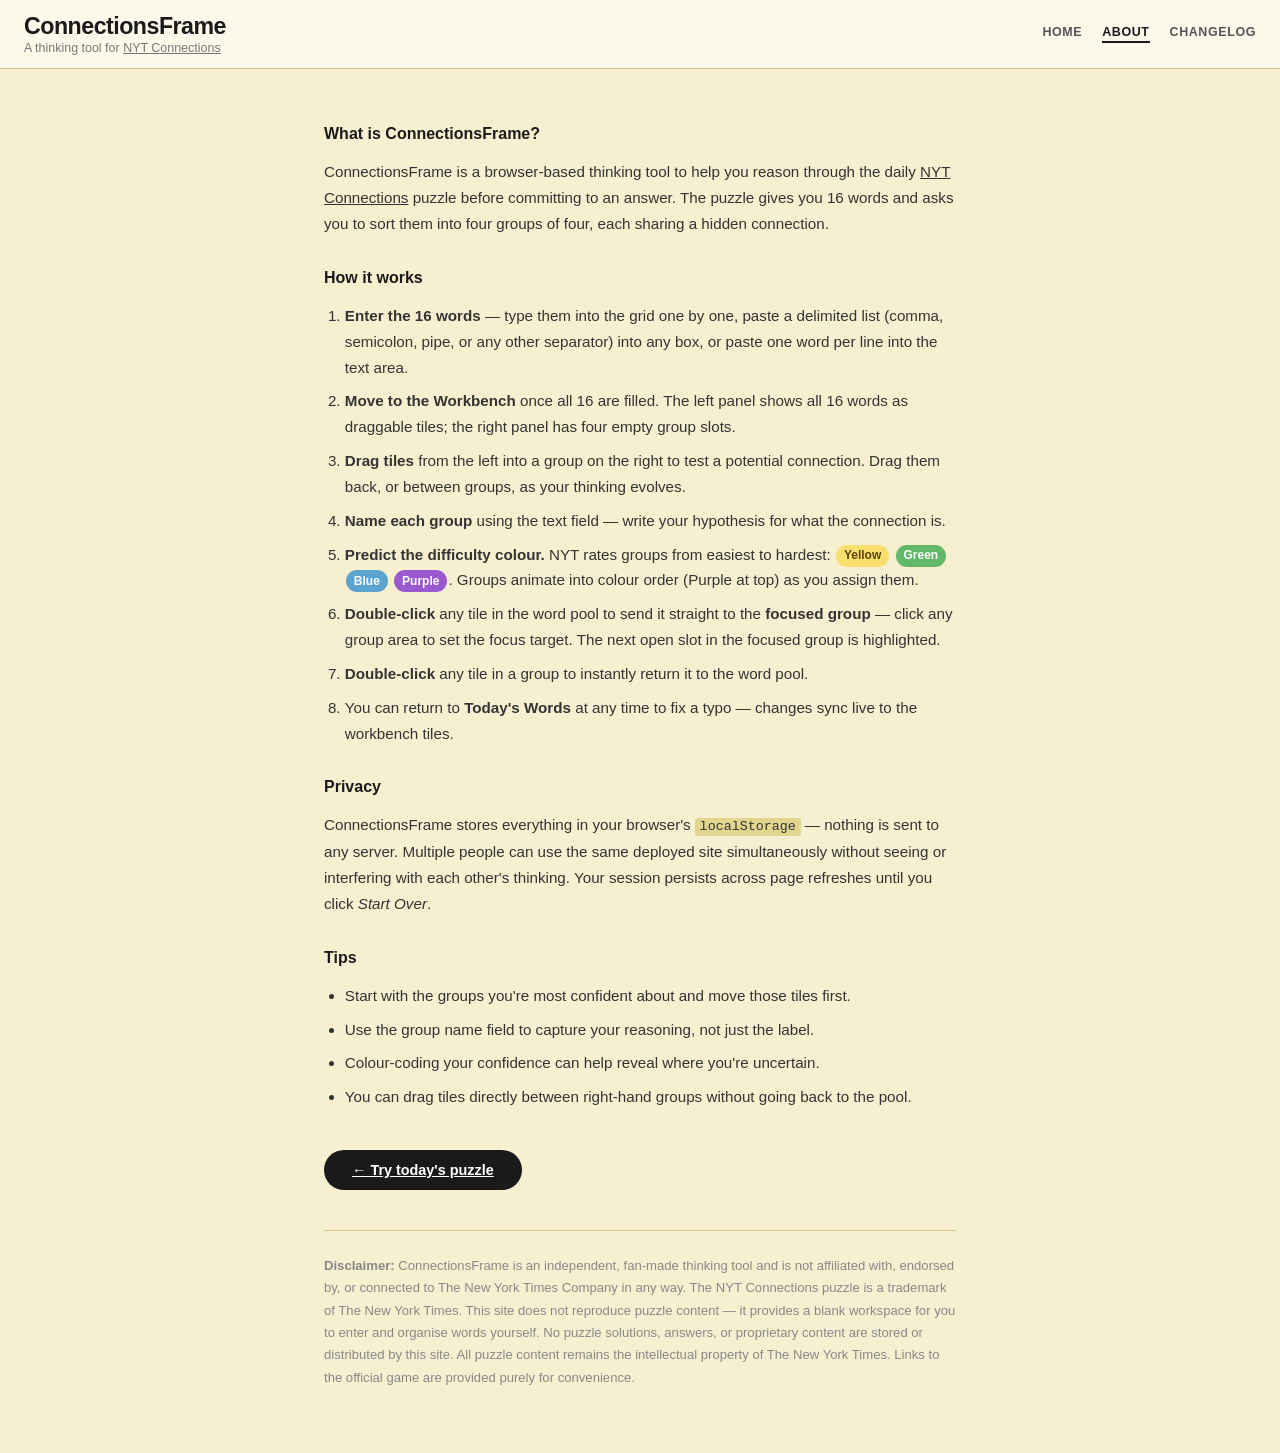
==== commit d1ae63d9: "Changelog" ====
--- a/about/index.html
+++ b/about/index.html
@@ -16,6 +16,7 @@
       <nav class="site-nav">
         <a href="/" class="nav-link">Home</a>
         <a href="/about/" class="nav-link active">About</a>
+        <a href="/about/changelog/" class="nav-link">Changelog</a>
       </nav>
     </header>
 
--- a/assets/css/styles.css
+++ b/assets/css/styles.css
@@ -527,6 +527,130 @@
 }
 .cta-btn:hover { background: #3a3a3b; }
 
+/* ── What's new dialog ── */
+.whats-new-dialog {
+  position: fixed;
+  top: 50%;
+  left: 50%;
+  transform: translate(-50%, -50%);
+  background: #fdf9ea;
+  border: 1px solid #d4c68a;
+  border-radius: 12px;
+  padding: 1.5rem;
+  max-width: 420px;
+  width: calc(100% - 2rem);
+  box-shadow: 0 8px 32px rgba(0,0,0,0.18);
+}
+.whats-new-dialog::backdrop { background: rgba(0,0,0,0.35); }
+.whats-new-heading {
+  font-size: 1rem;
+  font-weight: 800;
+  margin-bottom: 1rem;
+}
+.whats-new-body {
+  margin-bottom: 1.25rem;
+  max-height: 50vh;
+  overflow-y: auto;
+}
+.whats-new-version {
+  font-size: 0.72rem;
+  font-weight: 700;
+  text-transform: uppercase;
+  letter-spacing: 0.5px;
+  color: #999;
+  margin-top: 0.75rem;
+  margin-bottom: 0.25rem;
+}
+.whats-new-list {
+  padding-left: 1.2rem;
+  display: flex;
+  flex-direction: column;
+  gap: 0.35rem;
+}
+.whats-new-list li { font-size: 0.88rem; line-height: 1.55; color: #333; }
+.whats-new-footer {
+  display: flex;
+  align-items: center;
+  justify-content: space-between;
+  gap: 1rem;
+}
+.whats-new-link {
+  font-size: 0.8rem;
+  font-weight: 700;
+  color: #555;
+  text-decoration: underline;
+}
+.whats-new-footer .btn-primary { align-self: auto; }
+
+/* ── Changelog page ── */
+#changelog-body { display: flex; flex-direction: column; gap: 1.75rem; margin-top: 1.25rem; }
+.cl-entry { display: flex; flex-direction: column; gap: 0.5rem; }
+.cl-header {
+  display: flex;
+  align-items: baseline;
+  gap: 0.6rem;
+  flex-wrap: wrap;
+}
+.cl-version {
+  font-size: 0.78rem;
+  font-weight: 900;
+  background: #1a1a1b;
+  color: #fff;
+  padding: 0.1rem 0.5rem;
+  border-radius: 20px;
+  white-space: nowrap;
+}
+.cl-date {
+  font-size: 0.75rem;
+  color: #999;
+  white-space: nowrap;
+}
+.cl-title {
+  font-size: 0.9rem;
+  font-weight: 700;
+  color: #1a1a1b;
+}
+.cl-list {
+  padding-left: 1.2rem;
+  display: flex;
+  flex-direction: column;
+  gap: 0.35rem;
+  border-left: 3px solid #e4dab8;
+  margin-left: 0.25rem;
+  padding-top: 0.1rem;
+  padding-bottom: 0.1rem;
+}
+.cl-list li { font-size: 0.88rem; line-height: 1.6; color: #333; }
+
+/* ── Confirm dialog ── */
+.confirm-dialog {
+  position: fixed;
+  top: 50%;
+  left: 50%;
+  transform: translate(-50%, -50%);
+  background: #fdf9ea;
+  border: 1px solid #d4c68a;
+  border-radius: 12px;
+  padding: 1.5rem;
+  max-width: 320px;
+  width: calc(100% - 2rem);
+  box-shadow: 0 8px 32px rgba(0,0,0,0.18);
+}
+.confirm-dialog::backdrop { background: rgba(0,0,0,0.35); }
+.confirm-message {
+  font-size: 0.92rem;
+  line-height: 1.55;
+  margin-bottom: 1.25rem;
+  color: #1a1a1b;
+}
+.confirm-buttons {
+  display: flex;
+  justify-content: flex-end;
+  gap: 0.6rem;
+}
+/* override align-self:flex-start from .btn-primary inside the dialog */
+.confirm-buttons .btn-primary { align-self: auto; }
+
 /* ── Responsive ── */
 @media (max-width: 680px) {
   .workspace { flex-direction: column; padding: 0.75rem; gap: 0.75rem; }
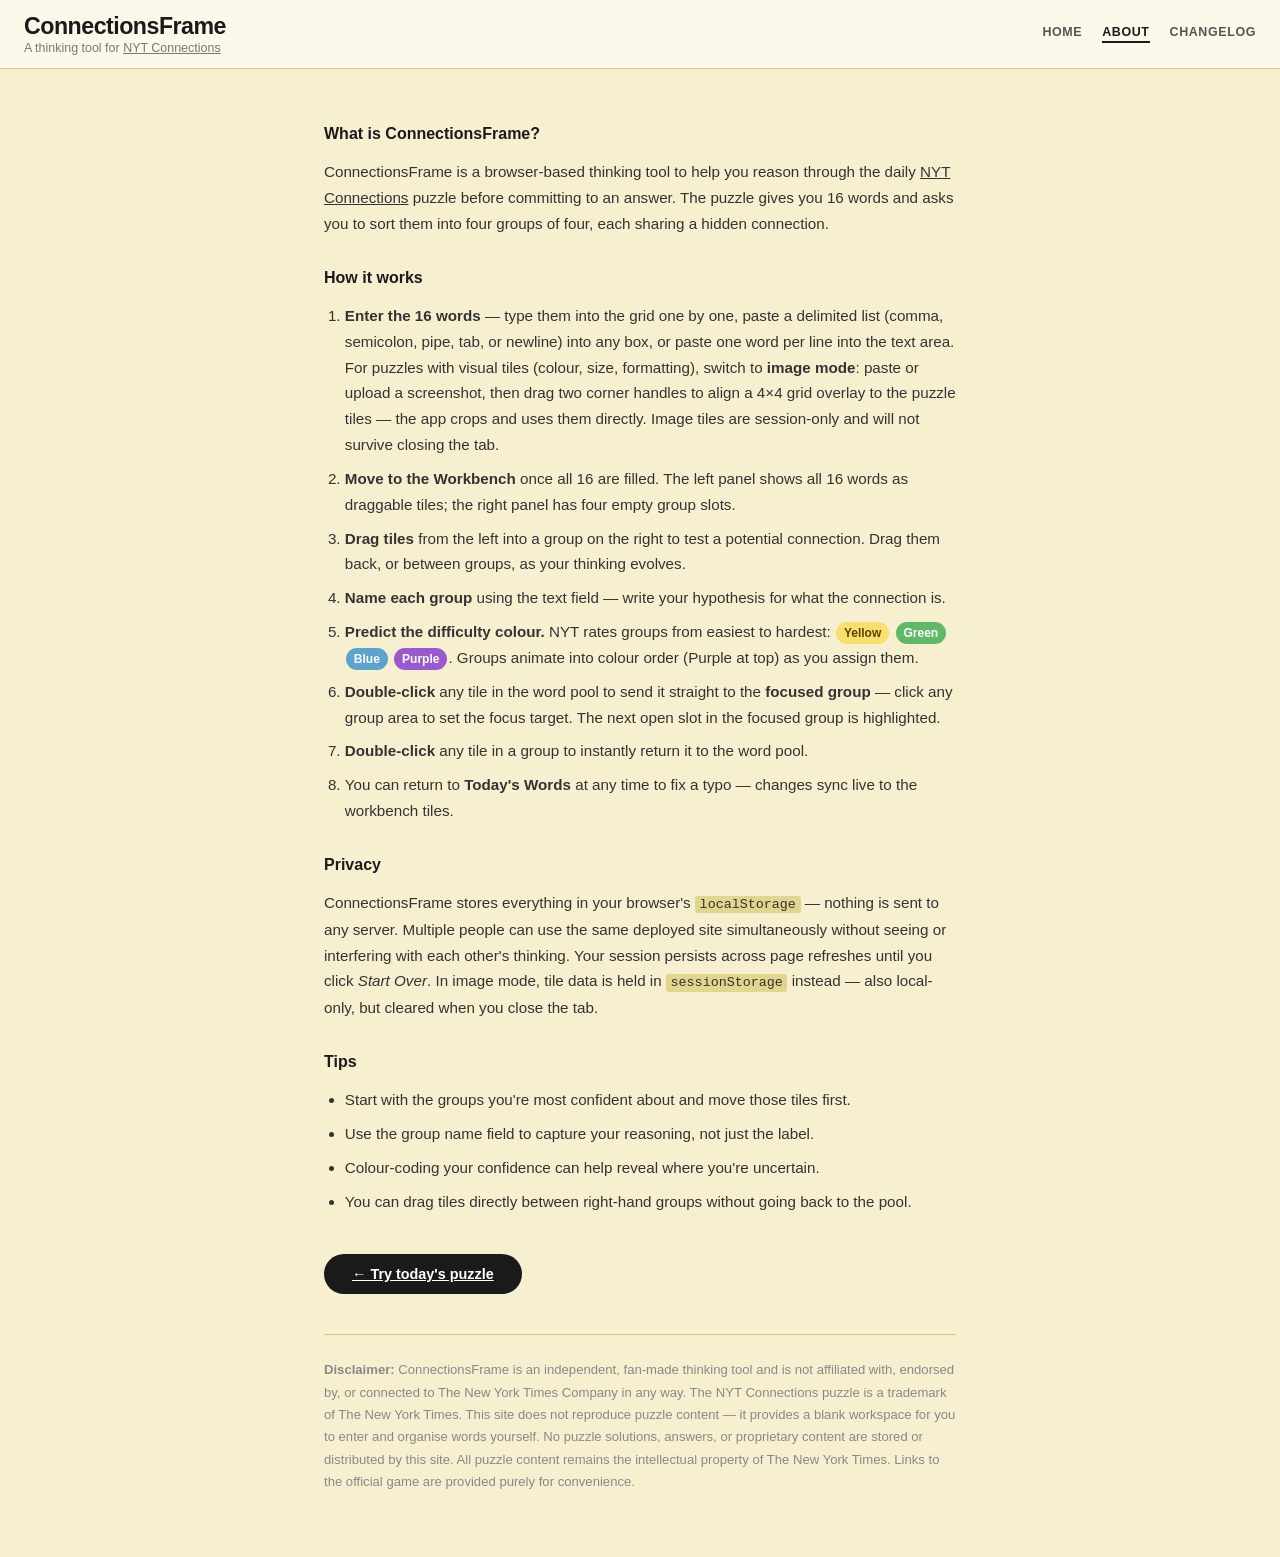
==== commit 90703a06: "changelog and docs" ====
--- a/about/index.html
+++ b/about/index.html
@@ -35,8 +35,12 @@
         <ol class="about-steps">
           <li>
             <strong>Enter the 16 words</strong> — type them into the grid one by one,
-            paste a delimited list (comma, semicolon, pipe, or any other separator) into any box,
+            paste a delimited list (comma, semicolon, pipe, tab, or newline) into any box,
             or paste one word per line into the text area.
+            For puzzles with visual tiles (colour, size, formatting), switch to
+            <strong>image mode</strong>: paste or upload a screenshot, then drag two corner
+            handles to align a 4×4 grid overlay to the puzzle tiles — the app crops and uses
+            them directly. Image tiles are session-only and will not survive closing the tab.
           </li>
           <li>
             <strong>Move to the Workbench</strong> once all 16 are filled.
@@ -78,6 +82,8 @@
           is sent to any server. Multiple people can use the same deployed site simultaneously
           without seeing or interfering with each other's thinking. Your session persists across
           page refreshes until you click <em>Start Over</em>.
+          In image mode, tile data is held in <code>sessionStorage</code> instead — also
+          local-only, but cleared when you close the tab.
         </p>
 
         <h2 class="about-heading">Tips</h2>
--- a/assets/css/styles.css
+++ b/assets/css/styles.css
@@ -1,5 +1,6 @@
 /* ── Reset ── */
 *, *::before, *::after { box-sizing: border-box; margin: 0; padding: 0; }
+[hidden] { display: none !important; }
 
 /*
   Warm yellow palette (lightest → deepest):
@@ -527,6 +528,134 @@
 }
 .cta-btn:hover { background: #3a3a3b; }
 
+/* ── Image mode ── */
+.btn-link {
+  background: none;
+  border: none;
+  font-family: inherit;
+  font-size: 0.78rem;
+  font-weight: 700;
+  color: #aaa;
+  cursor: pointer;
+  padding: 0;
+  text-decoration: underline;
+  align-self: flex-start;
+}
+.btn-link:hover { color: #1a1a1b; }
+
+.image-mode-notice {
+  background: #fdf3dc;
+  border: 1px solid #e2c860;
+  border-radius: 6px;
+  padding: 0.6rem 0.85rem;
+  font-size: 0.8rem;
+  color: #7a6000;
+  line-height: 1.55;
+}
+
+.image-paste-zone {
+  display: flex;
+  flex-direction: column;
+  align-items: center;
+  justify-content: center;
+  gap: 0.3rem;
+  border: 2px dashed #d4c68a;
+  border-radius: 8px;
+  padding: 2.25rem 1rem;
+  cursor: pointer;
+  text-align: center;
+  background: #fdf9ea;
+  transition: border-color 0.15s, background 0.15s;
+  outline: none;
+}
+.image-paste-zone:focus,
+.image-paste-zone:hover { border-color: #1a1a1b; background: #f7f0d0; }
+.image-paste-label { font-size: 0.9rem; font-weight: 700; color: #444; }
+.image-paste-hint  { font-size: 0.75rem; color: #aaa; }
+
+.image-alt-actions { display: flex; gap: 0.6rem; flex-wrap: wrap; }
+.image-upload-label { cursor: pointer; }
+
+/* ── Crop overlay ── */
+.image-crop-overlay {
+  position: fixed;
+  inset: 0;
+  background: rgba(0,0,0,0.72);
+  z-index: 1000;
+  display: flex;
+  align-items: center;
+  justify-content: center;
+  padding: 1rem;
+}
+.image-crop-modal {
+  background: #fdf9ea;
+  border-radius: 12px;
+  padding: 1.25rem;
+  max-width: min(92vw, 820px);
+  width: 100%;
+  display: flex;
+  flex-direction: column;
+  gap: 0.75rem;
+  max-height: 92vh;
+}
+.image-crop-hint {
+  font-size: 0.82rem;
+  color: #666;
+  text-align: center;
+}
+.image-crop-stage {
+  position: relative;
+  align-self: center;
+  line-height: 0;
+  overflow: hidden;
+}
+.crop-source-img {
+  display: block;
+  max-width: 100%;
+  max-height: calc(92vh - 9rem);
+  object-fit: contain;
+  user-select: none;
+  -webkit-user-drag: none;
+}
+.crop-canvas {
+  position: absolute;
+  top: 0; left: 0;
+  pointer-events: none;
+}
+.crop-handle {
+  position: absolute;
+  width: 22px;
+  height: 22px;
+  background: #fff;
+  border: 3px solid #1a1a1b;
+  border-radius: 50%;
+  transform: translate(-50%, -50%);
+  cursor: move;
+  touch-action: none;
+  z-index: 10;
+  box-shadow: 0 1px 4px rgba(0,0,0,0.3);
+}
+.image-crop-actions {
+  display: flex;
+  justify-content: flex-end;
+  gap: 0.6rem;
+}
+.image-crop-actions .btn-primary { align-self: auto; }
+
+/* ── Image tiles ── */
+/* aspect-ratio is set inline from the stored crop ratio, so both panels match exactly */
+.tile--image { padding: 0; overflow: hidden; }
+.tile-img {
+  width: 100%;
+  height: 100%;
+  object-fit: cover;
+  display: block;
+  pointer-events: none;
+  user-select: none;
+  border-radius: 4px;
+  -webkit-user-drag: none;
+}
+
 /* ── What's new dialog ── */
 .whats-new-dialog {
   position: fixed;
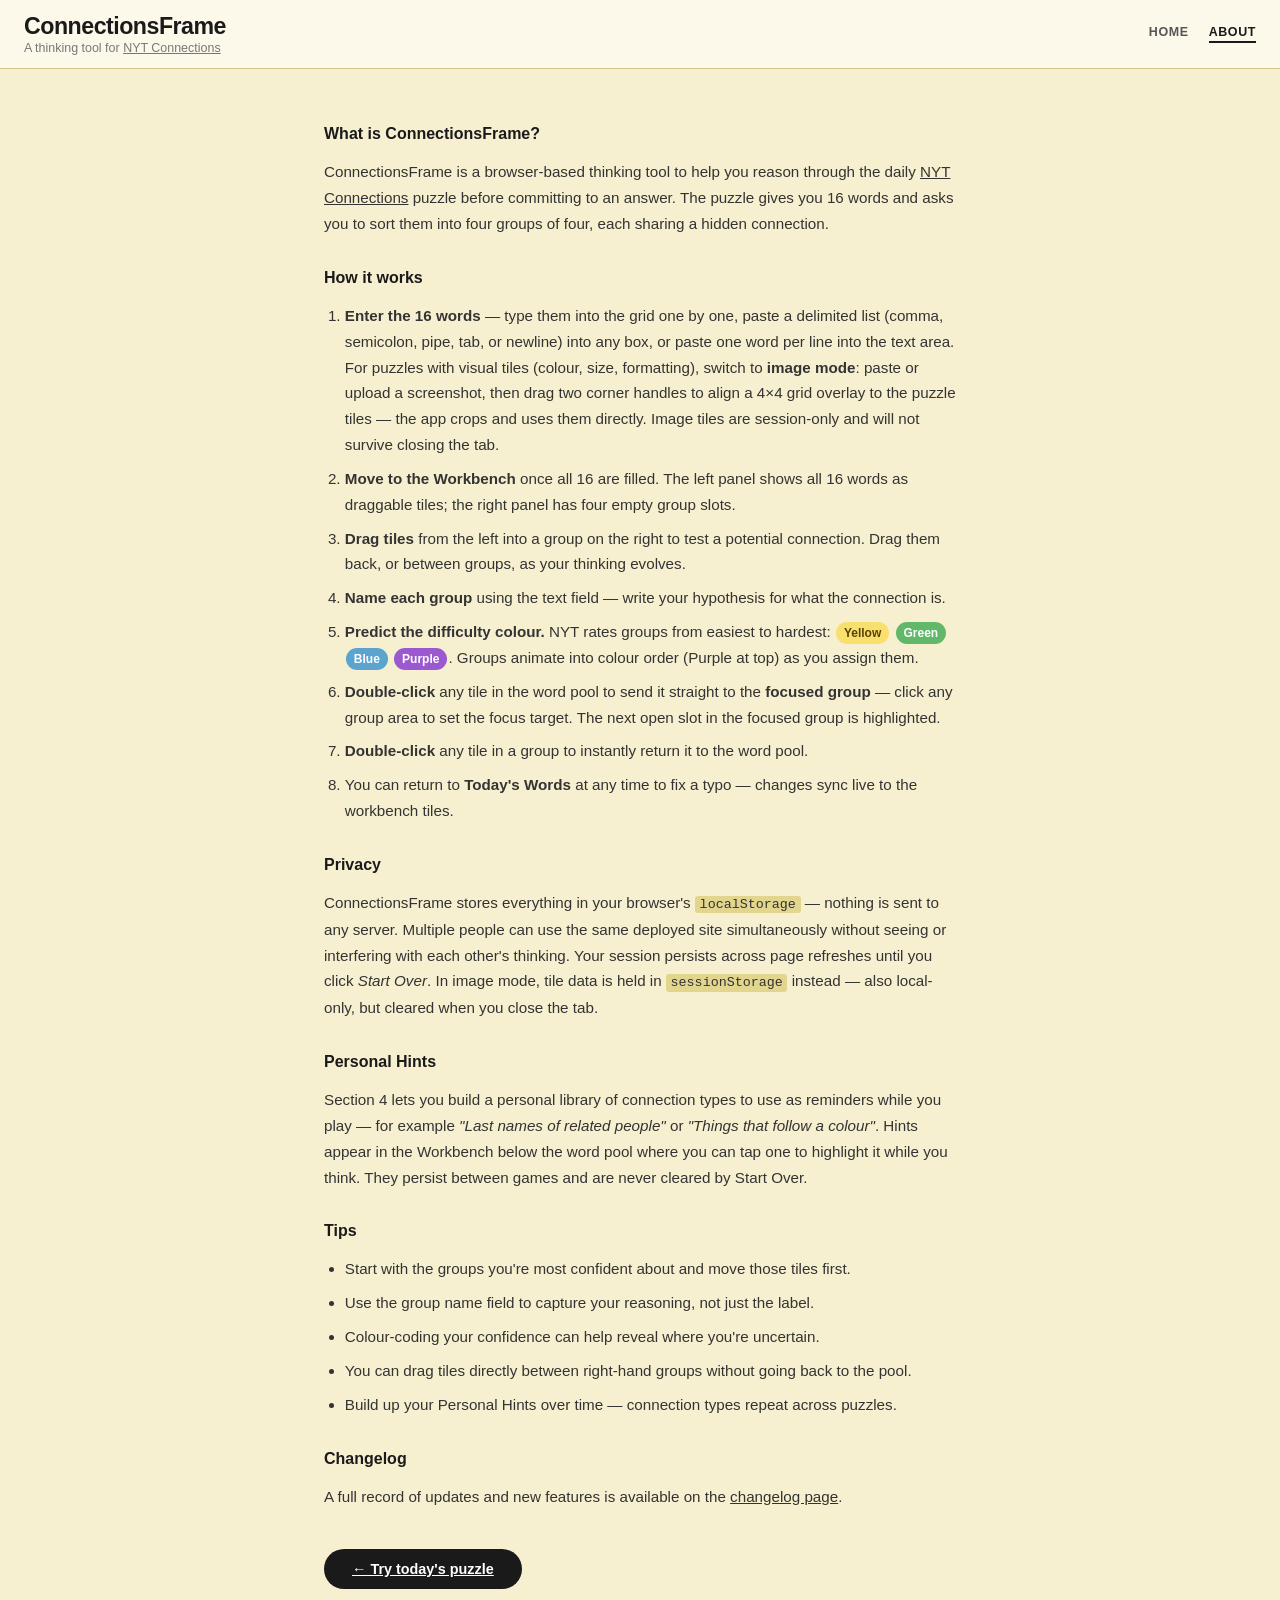
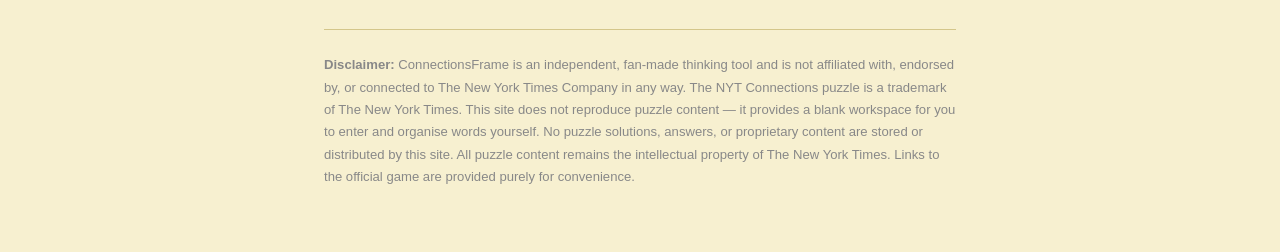
==== commit 4a25eb46: "Personal hints including docs and changelog" ====
--- a/about/index.html
+++ b/about/index.html
@@ -16,7 +16,6 @@
       <nav class="site-nav">
         <a href="/" class="nav-link">Home</a>
         <a href="/about/" class="nav-link active">About</a>
-        <a href="/about/changelog/" class="nav-link">Changelog</a>
       </nav>
     </header>
 
@@ -86,13 +85,29 @@
           local-only, but cleared when you close the tab.
         </p>
 
+        <h2 class="about-heading">Personal Hints</h2>
+        <p>
+          Section 4 lets you build a personal library of connection types to use as reminders
+          while you play — for example <em>"Last names of related people"</em> or
+          <em>"Things that follow a colour"</em>. Hints appear in the Workbench below the word pool
+          where you can tap one to highlight it while you think. They persist between games and
+          are never cleared by Start Over.
+        </p>
+
         <h2 class="about-heading">Tips</h2>
         <ul class="about-tips">
           <li>Start with the groups you're most confident about and move those tiles first.</li>
           <li>Use the group name field to capture your reasoning, not just the label.</li>
           <li>Colour-coding your confidence can help reveal where you're uncertain.</li>
           <li>You can drag tiles directly between right-hand groups without going back to the pool.</li>
+          <li>Build up your Personal Hints over time — connection types repeat across puzzles.</li>
         </ul>
+
+        <h2 class="about-heading">Changelog</h2>
+        <p>
+          A full record of updates and new features is available on the
+          <a href="/about/changelog/">changelog page</a>.
+        </p>
 
         <div class="about-cta">
           <a href="/" class="cta-btn">← Try today's puzzle</a>
--- a/assets/css/styles.css
+++ b/assets/css/styles.css
@@ -303,11 +303,17 @@
 
 /* ── Workbench layout ── */
 .workspace {
-  display: flex;
+  display: grid;
+  grid-template-columns: 1fr 1fr;
+  grid-template-areas:
+    "words groups"
+    "hints groups";
   gap: 1.25rem;
   padding: 1.25rem;
-  align-items: flex-start;
-}
+}
+.left-panel  { grid-area: words; }
+.right-panel { grid-area: groups; }
+.hints-panel { grid-area: hints; }
 
 .btn-row {
   display: flex;
@@ -780,10 +786,112 @@
 /* override align-self:flex-start from .btn-primary inside the dialog */
 .confirm-buttons .btn-primary { align-self: auto; }
 
+/* ── Personal hints — workbench panel ── */
+.hints-panel-header {
+  display: flex;
+  align-items: center;
+  justify-content: space-between;
+  margin-bottom: 0.5rem;
+}
+.hints-panel-list {
+  display: flex;
+  flex-direction: column;
+  gap: 0.35rem;
+  overflow-y: auto;
+}
+.hints-panel-empty {
+  font-size: 0.82rem;
+  color: #aaa;
+}
+.hint-chip {
+  padding: 0.4rem 0.65rem;
+  background: #fdf9ea;
+  border: 1px solid #d4c68a;
+  border-left: 3px solid #d4c68a;
+  border-radius: 5px;
+  font-size: 0.82rem;
+  line-height: 1.45;
+  cursor: pointer;
+  user-select: none;
+  transition: border-left-color 0.15s, background 0.15s;
+}
+.hint-chip:hover { background: #f7f0d0; }
+.hint-chip--active {
+  border-left-color: #60b868;
+  background: #f0f9f0;
+}
+
+/* ── Personal hints — section 4 manager ── */
+.hints-manager { display: flex; flex-direction: column; gap: 0.75rem; max-width: 520px; }
+.hint-add-row  { display: flex; gap: 0.5rem; }
+.hint-new-input {
+  flex: 1;
+  padding: 0.6rem 0.75rem;
+  border: 2px solid #d4c68a;
+  border-radius: 6px;
+  font-family: inherit;
+  font-size: 0.88rem;
+  background: #fdf9ea;
+  transition: border-color 0.15s;
+}
+.hint-new-input:focus { outline: none; border-color: #1a1a1b; }
+.hint-add-row .btn-primary { align-self: auto; }
+
+.hints-list { display: flex; flex-direction: column; gap: 0.4rem; }
+.hint-item {
+  display: flex;
+  align-items: center;
+  gap: 0.5rem;
+  background: #fdf9ea;
+  border: 1px solid #d4c68a;
+  border-radius: 6px;
+  padding: 0.45rem 0.6rem;
+  cursor: default;
+}
+.hint-item.hint-over  { background: #e2d68e; }
+.hint-item.hint-dragging { opacity: 0.35; }
+.hint-drag-handle {
+  color: #c4b870;
+  font-size: 0.9rem;
+  cursor: grab;
+  user-select: none;
+  flex-shrink: 0;
+  letter-spacing: -1px;
+}
+.hint-drag-handle:active { cursor: grabbing; }
+.hint-text {
+  flex: 1;
+  font-size: 0.88rem;
+  line-height: 1.4;
+  border-radius: 3px;
+  padding: 1px 3px;
+  margin: -1px -3px;
+}
+.hint-text:focus {
+  outline: none;
+  background: #e2d68e;
+}
+.hint-delete {
+  background: none;
+  border: none;
+  color: #c4b870;
+  font-size: 1.15rem;
+  line-height: 1;
+  cursor: pointer;
+  padding: 0 0.15rem;
+  flex-shrink: 0;
+  transition: color 0.12s;
+}
+.hint-delete:hover { color: #c0392b; }
+
 /* ── Responsive ── */
 @media (max-width: 680px) {
-  .workspace { flex-direction: column; padding: 0.75rem; gap: 0.75rem; }
-  .left-panel, .right-panel { flex: none; width: 100%; }
+  .workspace {
+    grid-template-columns: 1fr;
+    grid-template-areas: "words" "groups" "hints";
+    padding: 0.75rem;
+    gap: 0.75rem;
+  }
   .tile { font-size: 0.65rem; padding: 0.6rem 0.2rem; }
   .accordion { padding: 0.75rem 0.5rem 2rem; }
 }
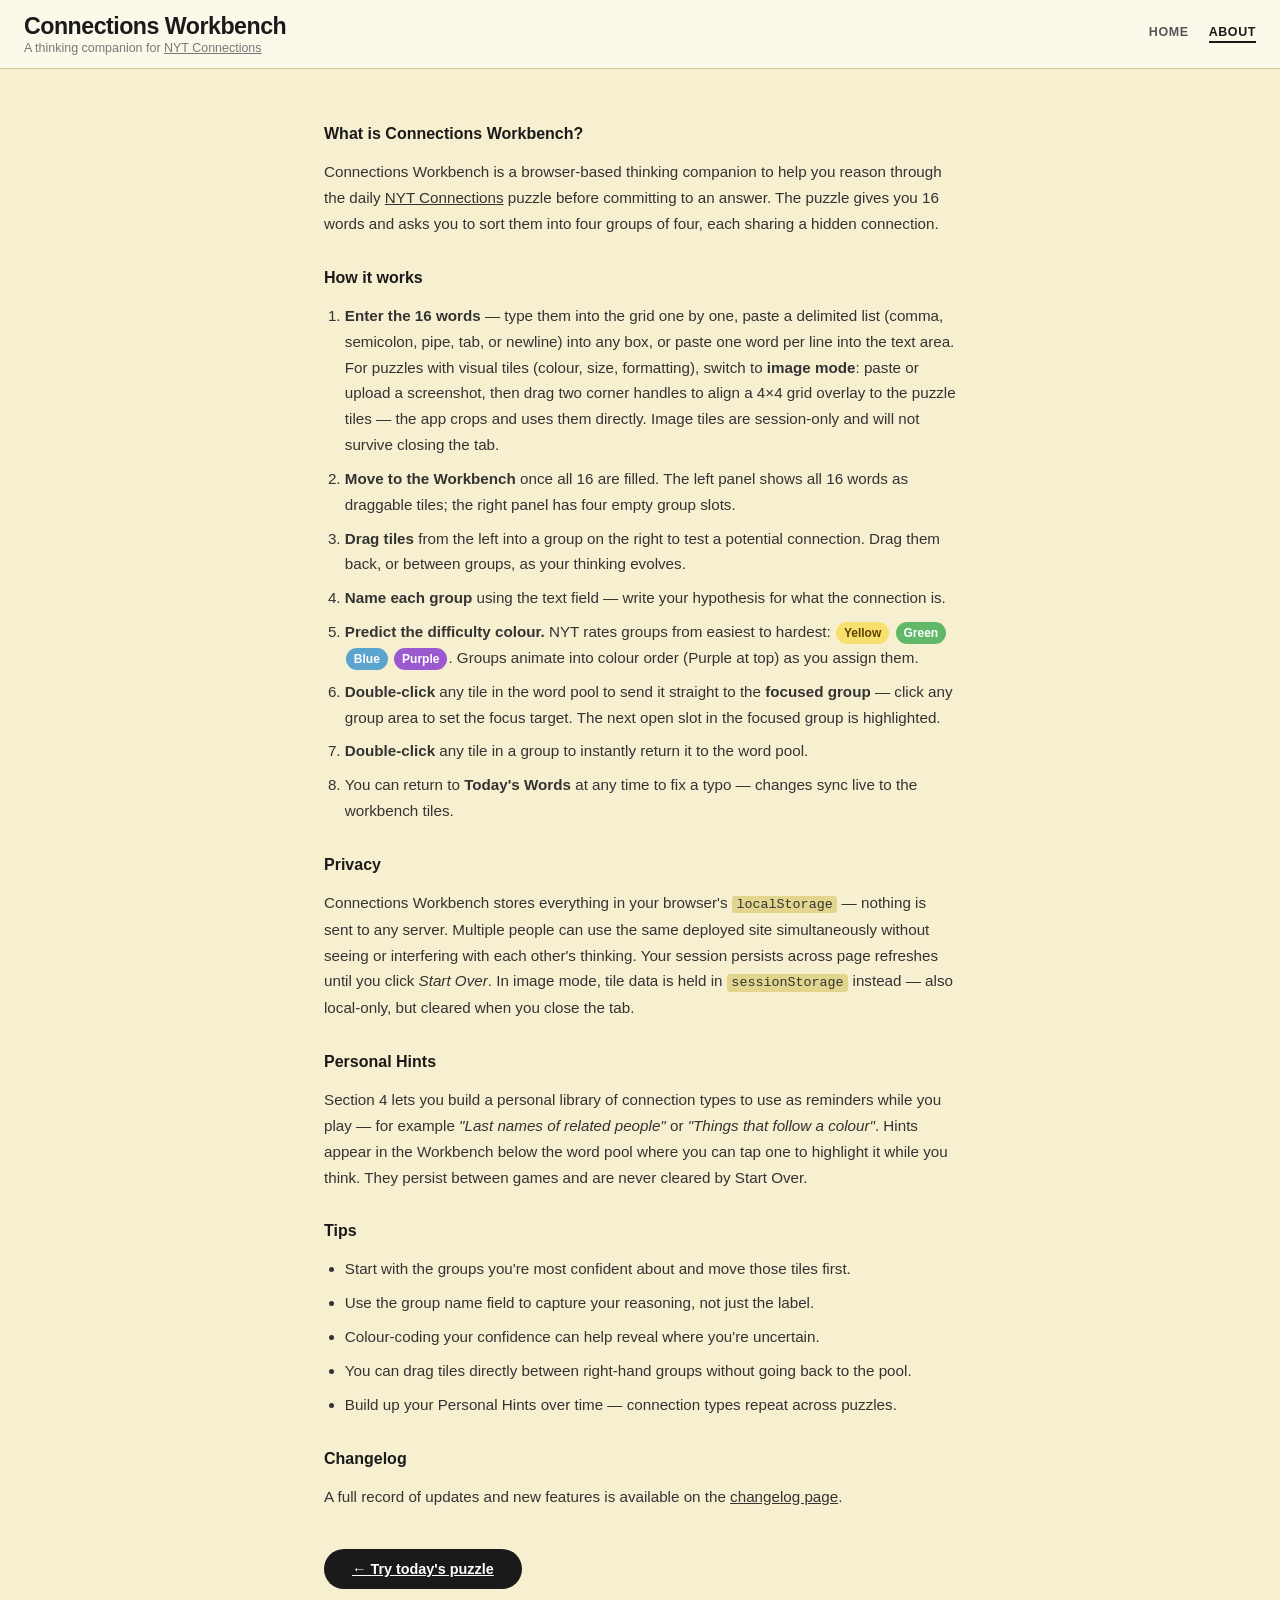
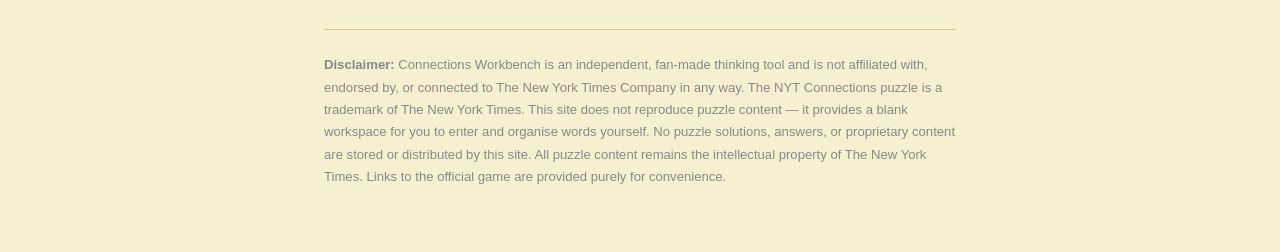
==== commit e96e3c27: "Rebrand - Connections Workbench" ====
--- a/about/index.html
+++ b/about/index.html
@@ -3,15 +3,15 @@
   <head>
     <meta charset="utf-8" />
     <meta name="viewport" content="width=device-width, initial-scale=1" />
-    <title>About — ConnectionsFrame</title>
+    <title>About — Connections Workbench</title>
     <link rel="stylesheet" href="/assets/css/styles.css" />
   </head>
   <body>
 
     <header class="site-header">
       <div class="site-header__brand">
-        <h1><a href="/" style="text-decoration:none;color:inherit">ConnectionsFrame</a></h1>
-        <p>A thinking tool for <a href="https://www.nytimes.com/games/connections" target="_blank" rel="noopener">NYT Connections</a></p>
+        <h1><a href="/" style="text-decoration:none;color:inherit">Connections Workbench</a></h1>
+        <p>A thinking companion for <a href="https://www.nytimes.com/games/connections" target="_blank" rel="noopener">NYT Connections</a></p>
       </div>
       <nav class="site-nav">
         <a href="/" class="nav-link">Home</a>
@@ -22,9 +22,9 @@
     <main class="about-main">
       <div class="about-content">
 
-        <h2 class="about-heading">What is ConnectionsFrame?</h2>
+        <h2 class="about-heading">What is Connections Workbench?</h2>
         <p>
-          ConnectionsFrame is a browser-based thinking tool to help you reason through the daily
+          Connections Workbench is a browser-based thinking companion to help you reason through the daily
           <a href="https://www.nytimes.com/games/connections" target="_blank" rel="noopener">NYT Connections</a>
           puzzle before committing to an answer. The puzzle gives you 16 words and asks you to sort
           them into four groups of four, each sharing a hidden connection.
@@ -77,7 +77,7 @@
 
         <h2 class="about-heading">Privacy</h2>
         <p>
-          ConnectionsFrame stores everything in your browser's <code>localStorage</code> — nothing
+          Connections Workbench stores everything in your browser's <code>localStorage</code> — nothing
           is sent to any server. Multiple people can use the same deployed site simultaneously
           without seeing or interfering with each other's thinking. Your session persists across
           page refreshes until you click <em>Start Over</em>.
@@ -114,7 +114,7 @@
         </div>
 
         <div class="about-disclaimer">
-          <strong>Disclaimer:</strong> ConnectionsFrame is an independent, fan-made thinking tool and is not affiliated with, endorsed by, or connected to The New York Times Company in any way. The NYT Connections puzzle is a trademark of The New York Times. This site does not reproduce puzzle content — it provides a blank workspace for you to enter and organise words yourself. No puzzle solutions, answers, or proprietary content are stored or distributed by this site. All puzzle content remains the intellectual property of The New York Times. Links to the official game are provided purely for convenience.
+          <strong>Disclaimer:</strong> Connections Workbench is an independent, fan-made thinking tool and is not affiliated with, endorsed by, or connected to The New York Times Company in any way. The NYT Connections puzzle is a trademark of The New York Times. This site does not reproduce puzzle content — it provides a blank workspace for you to enter and organise words yourself. No puzzle solutions, answers, or proprietary content are stored or distributed by this site. All puzzle content remains the intellectual property of The New York Times. Links to the official game are provided purely for convenience.
         </div>
 
       </div>
